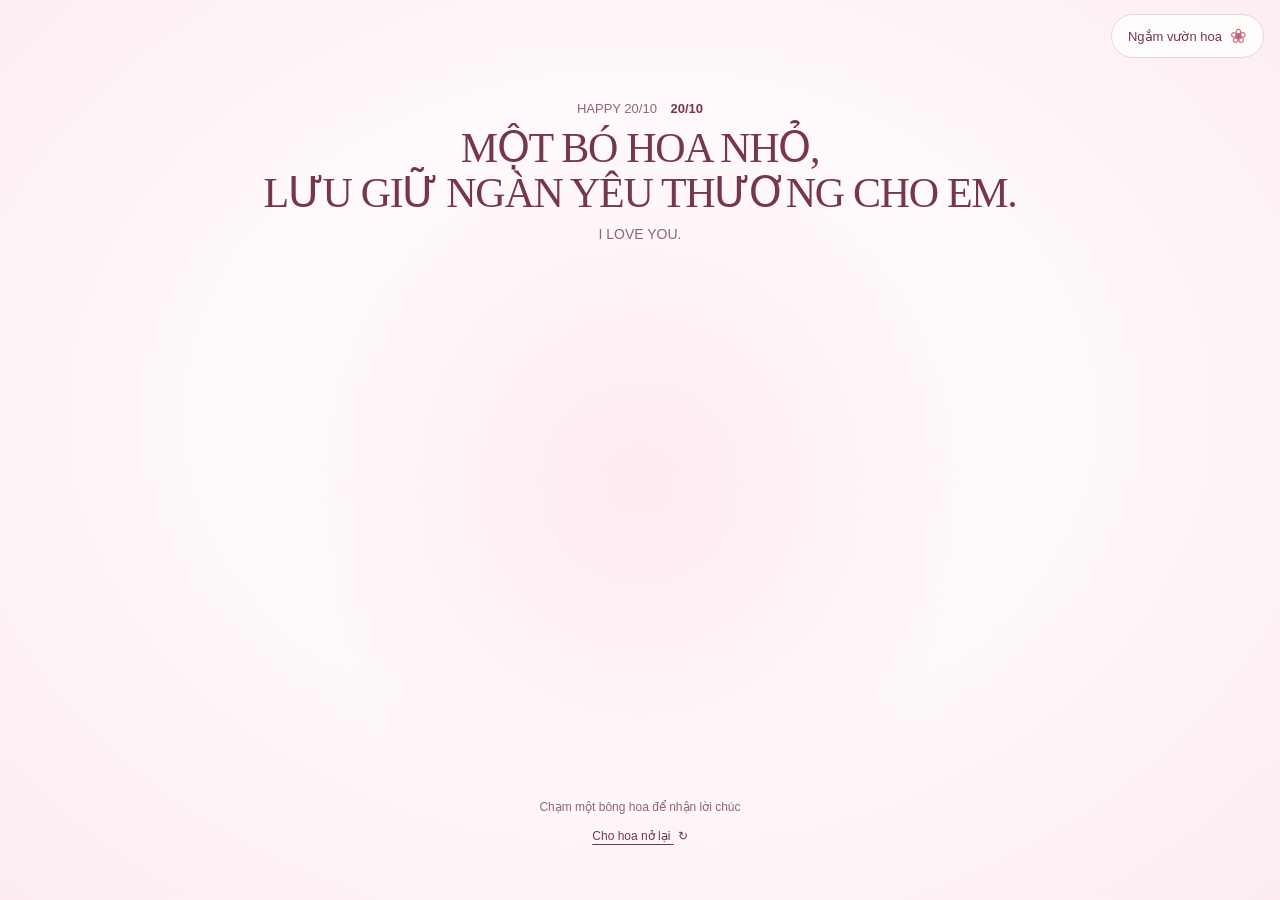
==== index.html @ 9e322a2f "Update index.html" ====
<!DOCTYPE html>
<html lang="vi">
<head>
  <meta charset="UTF-8">
  <meta name="viewport" content="width=device-width, initial-scale=1.0">
  <meta name="theme-color" content="#fff8fa">
  <meta name="description" content="CHÚC VỢ YÊU 20/10 HẠNH PHÚC">
  <title>HOA TẶNG VỢ</title>
  <link rel="stylesheet" href="./style.css">
  <script src="./script.js" defer></script>
  <script src="./card.js" defer></script>
  <script src="./album.js" defer></script>
</head>
<body>
  <main>
    <a class="garden-link" href="./garden.html">Ngắm vườn hoa <span aria-hidden="true">❀</span></a>
    <canvas id="ambientPetalsCanvas" aria-hidden="true"></canvas>
    <header class="greeting">
      <p class="occasion">HAPPY 20/10 <span>20/10</span></p>
      <h1>MỘT BÓ HOA NHỎ,<br>LƯU GIỮ NGÀN YÊU THƯƠNG CHO EM.</h1>
      <p class="greeting-caption">I LOVE YOU.</p>
    </header>

    <div class="gift-layout">
      <section class="scene-column" aria-label="HOA VÀ LỜI CHÚC 20/10 FOR YOU">


        <div class="gift-visuals">
          <div class="bouquet-composition">
            <div id="bouquetStageWrapper" role="button" tabindex="0"
              aria-label="Bó hoa hồng. Nhấn Enter để nhận lời chúc; dùng phím mũi tên để chọn bông hoa."
              aria-describedby="bouquetHint">
              <canvas id="bouquetCanvas" aria-hidden="true"></canvas>
            </div>
            <button class="envelope-button" id="openCard" type="button" aria-haspopup="dialog" aria-controls="greetingCard" aria-expanded="false" hidden>
              <span class="envelope" aria-hidden="true"><span class="envelope-letter">Gửi bạn</span><span class="envelope-seal">♡</span></span>
              <span class="envelope-caption">Có một tấm thiệp cho bé</span>
              <span class="envelope-action">Mở thiệp</span>
            </button>
          </div>

        </div>

        <footer class="scene-footer">
          <p id="bouquetHint" class="bouquet-hint">Chạm một bông hoa để nhận lời chúc</p>
          <p id="roseWish" class="rose-wish" role="status" aria-live="polite" aria-atomic="true"></p>
          <button class="text-button" id="replayBloom" type="button">Cho hoa nở lại <span aria-hidden="true">↻</span></button>
        </footer>
      </section>

      <dialog id="greetingCard" class="card-dialog" aria-labelledby="cardTitle">
        <div class="letter-paper">
          <button class="close-button" id="closeCard" type="button" aria-label="Đóng thiệp">×</button>
          <div id="cardReading">
            <div class="letter-date" aria-label="Ngày 20 tháng 10"><span>20</span><span class="date-stem" aria-hidden="true"></span><span>10</span></div>
            <p class="letter-recipient">Gửi <span id="cardRecipient">bạn</span>,</p>
            <h2 id="cardTitle">Chúc em một ngày<br>thật nhiều yêu thương.</h2>
            <div class="letter-flower" aria-hidden="true">❀</div>
            <p id="cardMessage" class="letter-message"></p>
            <div class="letter-signoff"><p>Với thật nhiều thương mến,</p><p id="cardSender" class="letter-signature"></p></div>
            <div class="letter-fold" aria-hidden="true"></div>
            <div class="letter-actions"><button id="viewAlbum" class="text-button" type="button" aria-controls="memoryAlbum">Xem album kỷ niệm <span aria-hidden="true">♡</span></button><button id="editCard" class="text-button" type="button">Viết lời chúc riêng <span aria-hidden="true">✎</span></button></div>
          </div>
          <form id="cardEditor" hidden>
            <p class="editor-intro">Một tấm thiệp mang lời của bạn.</p>
            <h2 id="editorTitle" class="editor-title">Viết chút yêu thương</h2>
            <label for="recipientInput">Gửi đến</label>
            <input id="recipientInput" name="recipient" maxlength="60" required autocomplete="off">
            <label for="messageInput">Lời chúc 20/10</label>
            <textarea id="messageInput" name="message" rows="7" maxlength="1500" required></textarea>
            <label for="senderInput">Người gửi</label>
            <input id="senderInput" name="sender" maxlength="60" required autocomplete="off">
            <p class="editor-hint">Lời chúc được lưu trên trình duyệt này.</p>
            <div class="editor-actions"><button class="primary-button" type="submit">Lưu lời chúc</button><button class="text-button" id="cancelEdit" type="button">Hủy</button></div>
          </form>
          <p id="cardStatus" class="card-status" role="status" aria-live="polite"></p>
        </div>
      </dialog>
    </div>
    <section id="memoryAlbum" class="memory-album" aria-labelledby="albumTitle" hidden>
      <header class="album-heading">
        <p class="album-note">Một chút kỷ niệm, dành riêng cho bạn</p>
        <h2 id="albumTitle">Những khoảnh khắc thương yêu</h2>
        <button id="toggleAlbum" class="text-button" type="button" aria-expanded="false" aria-controls="albumPhotos">Xòe album <span aria-hidden="true">♡</span></button>
        <button id="editAlbum" class="text-button" type="button" aria-expanded="false" aria-controls="albumPhotos">Thay ảnh <span aria-hidden="true">✎</span></button>
      </header>
      <p id="albumEditHint" class="album-edit-hint" hidden>Chọn ảnh từ thiết bị của bạn, tối đa 20 MB mỗi ảnh. Ảnh được lưu trên trình duyệt này, không tự gửi sang thiết bị khác.</p>
      <p id="albumStatus" class="album-status" role="status" aria-live="polite" aria-atomic="true"></p>
      <div id="albumPhotos" class="album-photos">
        <figure class="portrait-card album-card">
          <div class="portrait-photo"><img src="./assets/portrait-placeholder.webp" alt="Ảnh kỷ niệm thứ nhất của người nhận thiệp" width="768" height="1024" decoding="async"></div>
          <figcaption><span class="portrait-dedication">Một nụ cười rất thương.</span><span class="portrait-date">Những ngày thật vui</span></figcaption>
          <div class="photo-actions" hidden>
            <button class="text-button change-photo" type="button" aria-label="Đổi ảnh thứ nhất">Đổi ảnh</button>
            <button class="text-button reset-photo" type="button" aria-label="Khôi phục ảnh thứ nhất" disabled>Ảnh ban đầu</button>
            <input class="photo-input" type="file" accept="image/*" aria-label="Chọn ảnh thứ nhất" hidden>
          </div>
        </figure>
        <figure class="portrait-card album-card">
          <div class="portrait-photo"><img src="./assets/portrait-placeholder.webp" alt="Ảnh kỷ niệm thứ hai của người nhận thiệp" width="768" height="1024" decoding="async" loading="lazy"></div>
          <figcaption><span class="portrait-dedication">Bình yên từ điều nhỏ.</span><span class="portrait-date">Một khoảnh khắc dịu dàng</span></figcaption>
          <div class="photo-actions" hidden>
            <button class="text-button change-photo" type="button" aria-label="Đổi ảnh thứ hai">Đổi ảnh</button>
            <button class="text-button reset-photo" type="button" aria-label="Khôi phục ảnh thứ hai" disabled>Ảnh ban đầu</button>
            <input class="photo-input" type="file" accept="image/*" aria-label="Chọn ảnh thứ hai" hidden>
          </div>
        </figure>
        <figure class="portrait-card album-card">
          <div class="portrait-photo"><img src="./assets/portrait-placeholder.webp" alt="Ảnh kỷ niệm thứ ba của người nhận thiệp" width="768" height="1024" decoding="async" loading="lazy"></div>
          <figcaption><span class="portrait-dedication">Mong bạn luôn rạng rỡ.</span><span class="portrait-date">Hôm nay và cả mai sau</span></figcaption>
          <div class="photo-actions" hidden>
            <button class="text-button change-photo" type="button" aria-label="Đổi ảnh thứ ba">Đổi ảnh</button>
            <button class="text-button reset-photo" type="button" aria-label="Khôi phục ảnh thứ ba" disabled>Ảnh ban đầu</button>
            <input class="photo-input" type="file" accept="image/*" aria-label="Chọn ảnh thứ ba" hidden>
          </div>
        </figure>
      </div>
      <p class="album-footnote">Có những điều nhỏ, nhớ lại vẫn thấy vui.</p>
    </section>
    <noscript><p class="noscript-message">Bật JavaScript để ngắm hoa nở và mở thiệp 20/10 nhé.</p></noscript>
  </main>
</body>
</html>
---- style.css ----
:root {
  --paper: #fffdfb;
  --blush: #fff8fa;
  --rose: #c7637d;
  --ink: #76364d;
  --muted: #916674;
  --line: #ecd3db;
  --bouquet-size: clamp(210px, calc(100dvh - 300px), 560px);
  color: var(--ink);
  font-family: "Segoe UI", Arial, sans-serif;
  font-synthesis: none;
}
* { box-sizing: border-box; }
[hidden] { display: none !important; }
html, body { margin: 0; min-width: 320px; min-height: 100%; }
body {
  background: radial-gradient(ellipse at 50% 46%, #fffdfd 0%, #fff9fa 47%, #fcecf1 100%);
  -webkit-tap-highlight-color: transparent;
}
button, input, textarea { font: inherit; }
button { color: inherit; cursor: pointer; touch-action: manipulation; }
button:focus-visible, a:focus-visible, [tabindex]:focus-visible, input:focus-visible, textarea:focus-visible {
  outline: 2px solid var(--ink); outline-offset: 5px;
}
main {
  min-height: 100vh; min-height: 100dvh;
  display: grid; align-content: center;
  position: relative; isolation: isolate;
  padding: max(72px, calc(env(safe-area-inset-top) + 64px)) clamp(16px, 3vw, 48px) max(16px, env(safe-area-inset-bottom));
}
.garden-link {
  position: absolute; top: max(14px, env(safe-area-inset-top));
  right: max(16px, env(safe-area-inset-right)); z-index: 4;
  display: inline-flex; align-items: center; gap: 8px;
  min-height: 44px; padding: 10px 16px; border: 1px solid var(--line); border-radius: 24px;
  background: var(--paper); color: var(--ink); font-size: 13px; text-decoration: none;
}
.garden-link:hover { background: #fae7ef; }
.garden-link span { color: var(--rose); font-size: 20px; line-height: 1; }
.gift-layout {
  width: min(100%, 1040px); margin-inline: auto;
  display: grid; grid-template-columns: minmax(0, 1fr); align-items: start;
  gap: 32px clamp(28px, 4vw, 60px);
}
.scene-column { min-width: 0; display: flex; flex-direction: column; align-items: center; }
.gift-visuals {
  width: 100%; margin: 4px auto 0; display: grid; place-items: center;
}
.portrait-card {
  position: relative; min-width: 0; width: 100%; max-width: 275px;
  justify-self: center; margin: 0; padding: 10px 10px 0;
  background: var(--paper); border: 1px solid #ecd3db99;
  box-shadow: 0 14px 40px #76364d10, 0 2px 7px #76364d08;
  transform-origin: top left;
}
.portrait-photo { overflow: hidden; aspect-ratio: 3 / 4; background: #f3e4e5; }
.portrait-photo img { display: block; width: 100%; height: 100%; object-fit: cover; object-position: center; }
.portrait-card figcaption { padding: 19px 6px 20px; text-align: center; }
.portrait-dedication { display: block; font: italic clamp(16px, 1.6vw, 21px)/1.45 "Palatino Linotype", Georgia, serif; text-wrap: pretty; }
.portrait-date { display: block; color: var(--muted); margin-top: 11px; font-size: 10px; line-height: 1.6; }
main::before {
  content: ''; position: absolute; left: 50%; top: 52%; z-index: -1;
  width: min(90vw, 700px); aspect-ratio: 1;
  transform: translate(-50%, -50%); border-radius: 50%;
  background: radial-gradient(circle, rgba(252, 210, 223, .45), rgba(254, 235, 242, .16) 57%, transparent 73%);
  filter: blur(26px); pointer-events: none;
}
.greeting { width: fit-content; max-width: 100%; margin: 0 auto 8px; transform-origin: top left; position: relative; z-index: 1; text-align: center; }
.occasion { margin: 0 0 10px; font-size: 13px; color: var(--muted); }
.occasion span { margin-left: 10px; color: var(--ink); font-weight: 600; }
h1, h2, .letter-recipient { font-family: "Palatino Linotype", "Book Antiqua", Palatino, Georgia, serif; font-weight: 400; }
h1 { margin: 0; font-size: clamp(28px, 3.4vw, 42px); line-height: 1.08; letter-spacing: -1.3px; }
.greeting-caption { font-size: 14px; color: var(--muted); margin: 10px 0 0; }
.bouquet-composition {
  position: relative; min-width: 0; margin: -12px auto -8px;
  width: min(100%, var(--bouquet-size));
  transform-origin: top left;
}
#bouquetStageWrapper {
  position: relative; width: 100%; aspect-ratio: 1; border-radius: 45%;
  cursor: pointer; touch-action: manipulation;
  animation: bouquet-entrance 1.15s cubic-bezier(.16, 1, .3, 1) both;
}
#bouquetCanvas { width: 100%; height: 100%; display: block; }
.envelope-button {
  position: absolute; right: 8px; top: 66%; width: clamp(126px, 29%, 164px);
  padding: 0; border: 0; background: transparent; text-align: center;
  transform: rotate(-7deg); animation: envelope-arrival .8s cubic-bezier(.2,.8,.2,1) both;
}
.envelope {
  position: relative; display: block; width: 106px; height: 72px; margin: 0 auto 12px;
  background: #f5d9e2; border: 1px solid #e3b5c4; border-radius: 2px 2px 5px 5px;
  box-shadow: 0 8px 18px #76364d18;
}
.envelope::before {
  content: ''; position: absolute; inset: 0; z-index: 2;
  background: linear-gradient(32deg, #f9e6ec 49%, transparent 50%) left / 51% 100% no-repeat,
              linear-gradient(-32deg, #f5dfe7 49%, transparent 50%) right / 51% 100% no-repeat;
  border-radius: inherit;
}
.envelope::after {
  content: ''; position: absolute; inset: -1px -1px 0; z-index: 3;
  background: #fcebf0; clip-path: polygon(0 0, 100% 0, 50% 61%);
  transform-origin: top; transition: transform .4s ease;
}
.envelope-letter {
  position: absolute; inset: -11px 9px 9px; padding: 12px 0 0;
  background: var(--paper); border: 1px solid var(--line);
  font-family: Georgia, serif; font-style: italic; font-size: 13px;
  transition: transform .4s ease;
}
.envelope-seal {
  position: absolute; left: calc(50% - 12px); top: 28px; z-index: 4;
  width: 24px; height: 24px; border-radius: 50%; background: #b85575;
  color: #fff6f8; font: 19px/24px Georgia, serif; box-shadow: 0 2px 3px #76364d22;
}
.envelope-caption, .envelope-action { display: block; font-size: 11px; line-height: 1.5; }
.envelope-caption { color: var(--muted); }
.envelope-action { font-size: 13px; text-decoration: underline; text-underline-offset: 4px; margin-top: 3px; }
@media (hover: hover) {
  .envelope-button:hover .envelope-letter { transform: translateY(-7px); }
  .envelope-button:hover .envelope::after { transform: rotateX(35deg); }
}
.scene-footer { transform-origin: top left; width: min(100%, 540px); margin-top: 6px; text-align: center; position: relative; z-index: 1; }
.bouquet-hint { font-size: 12px; color: var(--muted); margin: 0; }
.rose-wish { font: italic 17px/1.6 Georgia, serif; margin: 6px auto 2px; max-width: 440px; min-height: 54px; text-wrap: pretty; }
.rose-wish:empty { min-height: 0; margin: 0; }
.rose-wish.is-new { animation: wish-arrival .4s ease both; }
.text-button { border: 0; background: transparent; padding: 12px 8px; font-size: 12px; text-decoration: underline; text-underline-offset: 4px; }
.text-button span { display: inline-block; margin-left: 4px; text-decoration: none; }
#replayBloom { margin-top: 3px; }
#ambientPetalsCanvas { position: fixed; inset: 0; width: 100%; height: 100%; display: block; pointer-events: none; z-index: 2; }
.card-dialog {
  position: relative; z-index: 3; inset: auto; justify-self: center; align-self: start;
  width: min(100%, 620px); min-width: 0; max-width: none; max-height: none; margin: 0;
  padding: 0; border: 0; border-radius: 5px; color: var(--ink);
  background: var(--paper); box-shadow: 0 20px 70px #76364d14, 0 2px 8px #76364d0d;
  overflow: visible; scroll-margin-block: 24px;
}
.card-dialog[open] { animation: letter-open .45s .4s cubic-bezier(.16,1,.3,1) both; }
.letter-paper { position: relative; padding: 18px 30px 10px; background: linear-gradient(90deg, transparent 49.7%, #eedde33b 50%, transparent 50.3%), var(--paper); }
.letter-paper::before { content: ''; position: absolute; inset: 10px; border: 1px solid #ecd3db99; border-radius: 2px; pointer-events: none; }
.close-button { position: absolute; right: 15px; top: 14px; z-index: 1; width: 36px; height: 36px; background: transparent; border: 0; border-radius: 50%; font-size: 25px; font-weight: 300; }
.close-button:hover { background: #f9eaf0; }
.letter-date { display: flex; align-items: center; justify-content: center; gap: 13px; font: 28px/1.1 Georgia, serif; color: var(--rose); margin: 0 0 10px; }
.date-stem { width: 1px; height: 32px; background: var(--line); transform: rotate(25deg); }
.letter-recipient { margin: 0 0 10px; font-size: 19px; overflow-wrap: anywhere; }
#cardTitle { margin: 0; font-size: 31px; line-height: 1.2; letter-spacing: -.6px; }
.letter-flower { text-align: center; font: 29px/1 Georgia, serif; color: var(--rose); margin: 6px 0 8px; }
.letter-message { white-space: pre-wrap; overflow-wrap: anywhere; font-size: 14px; line-height: 1.65; margin: 0; }
.message-paragraph { display: block; }
.message-paragraph + .message-paragraph { margin-top: 12px; }
.letter-signoff { margin-top: 10px; text-align: right; }
.letter-signoff > p:first-child { margin: 0 0 3px; font-size: 12px; color: var(--muted); }
.letter-signature { font: italic 23px/1.4 "Palatino Linotype", Georgia, serif; margin: 0; overflow-wrap: anywhere; }
.letter-fold { height: 1px; margin: 8px -30px 2px; background: #ecd3db77; box-shadow: 0 1px 2px #76364d08; }
.letter-actions { text-align: center; }
.letter-actions .text-button { padding-block: 8px; }
.card-status { font-size: 12px; color: var(--muted); text-align: center; margin: 0; line-height: 1.6; }
.card-status:not(:empty) { padding: 8px 0; }
.editor-intro { margin: 10px 0; font-size: 12px; color: var(--muted); }
.editor-title { font-size: 27px; line-height: 1.2; margin: 0 0 26px; }
#cardEditor label { display: block; font-size: 13px; margin: 18px 0 8px; }
#cardEditor input, #cardEditor textarea { width: 100%; border: 1px solid #dcb8c5; border-radius: 5px; background: #fff9fb; color: var(--ink); padding: 11px 12px; font-size: 14px; line-height: 1.6; }
#cardEditor textarea { resize: vertical; min-height: 150px; }
.editor-hint { font-size: 11px; color: var(--muted); line-height: 1.7; margin-top: 14px; }
.editor-actions { display: flex; align-items: center; gap: 16px; margin: 20px 0 10px; }
.primary-button { border: 1px solid var(--ink); border-radius: 5px; padding: 12px 20px; font-size: 13px; background: var(--ink); color: var(--paper); }
.noscript-message { text-align: center; font-size: 14px; }
/* The album is a second chapter, revealed only after the letter is opened. */
.memory-album {
  position: relative; z-index: 3; width: min(100%, 850px); min-width: 0;
  margin: clamp(32px, 4vw, 54px) auto 8px; text-align: center; scroll-margin-top: 32px;
  opacity: 0; transform: translateY(24px);
  transition: opacity .8s ease, transform .8s cubic-bezier(.2,.8,.2,1);
}
.memory-album.is-revealed { opacity: 1; transform: none; }
.album-heading { margin-bottom: 26px; }
.album-note { color: var(--muted); font-size: 12px; line-height: 1.7; margin: 0 0 12px; }
#albumTitle { font-size: clamp(26px, 3vw, 34px); line-height: 1.25; margin: 0 0 8px; letter-spacing: -.5px; }
.album-photos { display: grid; grid-template-columns: minmax(0, 1fr); gap: 28px; padding: 18px 18px 14px; }
.album-card { grid-area: 1 / 1; width: min(100%, 230px); max-width: none; transform-origin: center; }
.album-card:nth-child(1) { z-index: 3; transform: rotate(-3deg); }
.album-card:nth-child(2) { z-index: 2; transform: translate(12px, -6px) rotate(7deg); }
.album-card:nth-child(3) { z-index: 1; transform: translate(-12px, -10px) rotate(-9deg); }
.album-card .portrait-dedication { font-size: 17px; }
.album-card figcaption { padding: 16px 4px 18px; }
.album-card .portrait-date { margin-top: 8px; }
.album-edit-hint, .album-status { max-width: 520px; margin: 0 auto 16px; color: var(--muted); font-size: 12px; line-height: 1.7; }
.album-status:empty { display: none; }
.photo-actions { display: flex; justify-content: center; flex-wrap: wrap; gap: 0 4px; padding: 0 0 8px; }
.photo-actions .text-button { min-height: 44px; padding: 10px 6px; }
.photo-actions button:disabled { opacity: .5; cursor: default; }
.album-card[aria-busy="true"] .portrait-photo { opacity: .65; }
.memory-album.is-spread .album-photos { grid-template-columns: repeat(3, minmax(0, 1fr)); }
.memory-album.is-spread .album-card { grid-area: auto; transform: rotate(var(--photo-angle)); animation: photo-unfold .65s cubic-bezier(.2,.8,.2,1) both; }
.memory-album.is-spread .album-card:nth-child(1) { --photo-angle: -4deg; }
.memory-album.is-spread .album-card:nth-child(2) { --photo-angle: 2deg; animation-delay: .13s; }
.memory-album.is-spread .album-card:nth-child(3) { --photo-angle: -2deg; animation-delay: .26s; }
.album-footnote { margin: 22px 0 0; color: var(--muted); font: italic 15px/1.7 Georgia, serif; }
@keyframes photo-unfold {
  from { opacity: 0; transform: translateY(22px) rotate(0); }
  to { opacity: 1; transform: translateY(0) rotate(var(--photo-angle)); }
}
@media (min-width: 1100px) {
  body.card-open .gift-layout { grid-template-columns: minmax(0, 1fr) minmax(400px, 470px); align-items: center; }
  body.card-open .bouquet-composition { width: min(100%, var(--bouquet-size)); }
  body.card-open .envelope-button { right: 0; width: 126px; }
  body.card-open .envelope { width: 88px; height: 60px; }
  body.card-open .envelope-seal { top: 22px; }
  body.card-open .envelope-caption { font-size: 10px; }
  body.card-open .envelope-action { font-size: 12px; }
  body.card-open .card-dialog { width: 100%; }
}
@media (min-width: 601px) and (max-width: 1099px) {
  body.card-open .bouquet-composition { width: min(100%, var(--bouquet-size)); }
}
@media (max-width: 600px) {
  .occasion { font-size: 12px; margin-bottom: 8px; }
  .greeting { margin-bottom: 6px; }
  .greeting-caption { font-size: 12px; margin-top: 8px; }
  .gift-visuals { margin-top: 2px; }
  .bouquet-composition { margin-top: 0; margin-bottom: 4px; width: min(100%, var(--bouquet-size)); }
  .envelope-button { right: 6px; top: 68%; width: 130px; }
  .envelope { width: 88px; height: 60px; margin-bottom: 9px; }
  .envelope-seal { top: 22px; }
  .envelope-caption { font-size: 10px; }
  .envelope-action { font-size: 12px; }
  .rose-wish { font-size: 16px; padding: 0 10px; }
  .letter-paper { padding: 18px 24px 10px; }
  .letter-fold { margin-left: -24px; margin-right: -24px; }
  #cardTitle { font-size: 29px; }
  .memory-album.is-spread .album-photos { grid-template-columns: minmax(0, 1fr); gap: 32px; }
}
@keyframes bouquet-entrance { from { opacity: 0; transform: translateY(18px) scale(.92); } to { opacity: 1; transform: translateY(0) scale(1); } }
@keyframes envelope-arrival { from { opacity: 0; transform: translateY(14px) rotate(-12deg); } to { opacity: 1; transform: translateY(0) rotate(-7deg); } }
@keyframes letter-open { from { opacity: 0; transform: translateY(16px); } to { opacity: 1; transform: translateY(0); } }
@keyframes wish-arrival { from { opacity: 0; transform: translateY(5px); } to { opacity: 1; transform: translateY(0); } }
@media (prefers-reduced-motion: reduce) {
  *, *::before, *::after { animation: none !important; transition: none !important; scroll-behavior: auto !important; }
}
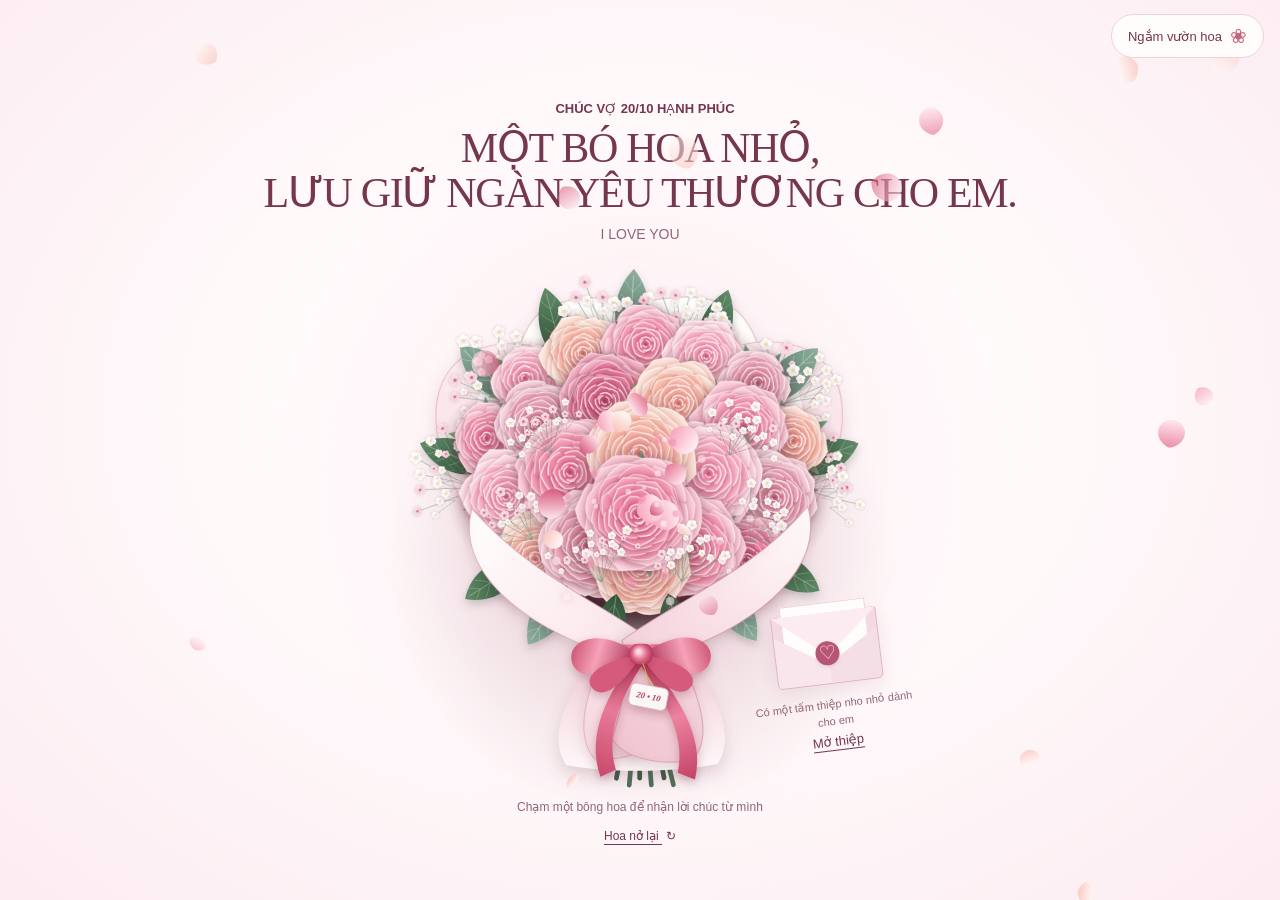
==== commit ba454616: "Update index.html" ====
--- a/index.html
+++ b/index.html
@@ -16,9 +16,9 @@
     <a class="garden-link" href="./garden.html">Ngắm vườn hoa <span aria-hidden="true">❀</span></a>
     <canvas id="ambientPetalsCanvas" aria-hidden="true"></canvas>
     <header class="greeting">
-      <p class="occasion">HAPPY 20/10 <span>20/10</span></p>
+      <p class="occasion"><span>CHÚC VỢ 20/10 HẠNH PHÚC</span></p>
       <h1>MỘT BÓ HOA NHỎ,<br>LƯU GIỮ NGÀN YÊU THƯƠNG CHO EM.</h1>
-      <p class="greeting-caption">I LOVE YOU.</p>
+      <p class="greeting-caption">I LOVE YOU</p>
     </header>
 
     <div class="gift-layout">
@@ -33,8 +33,8 @@
               <canvas id="bouquetCanvas" aria-hidden="true"></canvas>
             </div>
             <button class="envelope-button" id="openCard" type="button" aria-haspopup="dialog" aria-controls="greetingCard" aria-expanded="false" hidden>
-              <span class="envelope" aria-hidden="true"><span class="envelope-letter">Gửi bạn</span><span class="envelope-seal">♡</span></span>
-              <span class="envelope-caption">Có một tấm thiệp cho bé</span>
+              <span class="envelope" aria-hidden="true"><span class="envelope-letter">Gửi em</span><span class="envelope-seal">♡</span></span>
+              <span class="envelope-caption">Có một tấm thiệp nho nhỏ dành cho em</span>
               <span class="envelope-action">Mở thiệp</span>
             </button>
           </div>
@@ -42,9 +42,9 @@
         </div>
 
         <footer class="scene-footer">
-          <p id="bouquetHint" class="bouquet-hint">Chạm một bông hoa để nhận lời chúc</p>
+          <p id="bouquetHint" class="bouquet-hint">Chạm một bông hoa để nhận lời chúc từ mình</p>
           <p id="roseWish" class="rose-wish" role="status" aria-live="polite" aria-atomic="true"></p>
-          <button class="text-button" id="replayBloom" type="button">Cho hoa nở lại <span aria-hidden="true">↻</span></button>
+          <button class="text-button" id="replayBloom" type="button">Hoa nở lại <span aria-hidden="true">↻</span></button>
         </footer>
       </section>
 
@@ -62,7 +62,7 @@
             <div class="letter-actions"><button id="viewAlbum" class="text-button" type="button" aria-controls="memoryAlbum">Xem album kỷ niệm <span aria-hidden="true">♡</span></button><button id="editCard" class="text-button" type="button">Viết lời chúc riêng <span aria-hidden="true">✎</span></button></div>
           </div>
           <form id="cardEditor" hidden>
-            <p class="editor-intro">Một tấm thiệp mang lời của bạn.</p>
+            <p class="editor-intro">Một tấm thiệp mang lời của mình</p>
             <h2 id="editorTitle" class="editor-title">Viết chút yêu thương</h2>
             <label for="recipientInput">Gửi đến</label>
             <input id="recipientInput" name="recipient" maxlength="60" required autocomplete="off">
@@ -107,7 +107,7 @@
         </figure>
         <figure class="portrait-card album-card">
           <div class="portrait-photo"><img src="./assets/portrait-placeholder.webp" alt="Ảnh kỷ niệm thứ ba của người nhận thiệp" width="768" height="1024" decoding="async" loading="lazy"></div>
-          <figcaption><span class="portrait-dedication">Mong bạn luôn rạng rỡ.</span><span class="portrait-date">Hôm nay và cả mai sau</span></figcaption>
+          <figcaption><span class="portrait-dedication">Mong em luôn rạng rỡ.</span><span class="portrait-date">Hôm nay và cả mai sau</span></figcaption>
           <div class="photo-actions" hidden>
             <button class="text-button change-photo" type="button" aria-label="Đổi ảnh thứ ba">Đổi ảnh</button>
             <button class="text-button reset-photo" type="button" aria-label="Khôi phục ảnh thứ ba" disabled>Ảnh ban đầu</button>
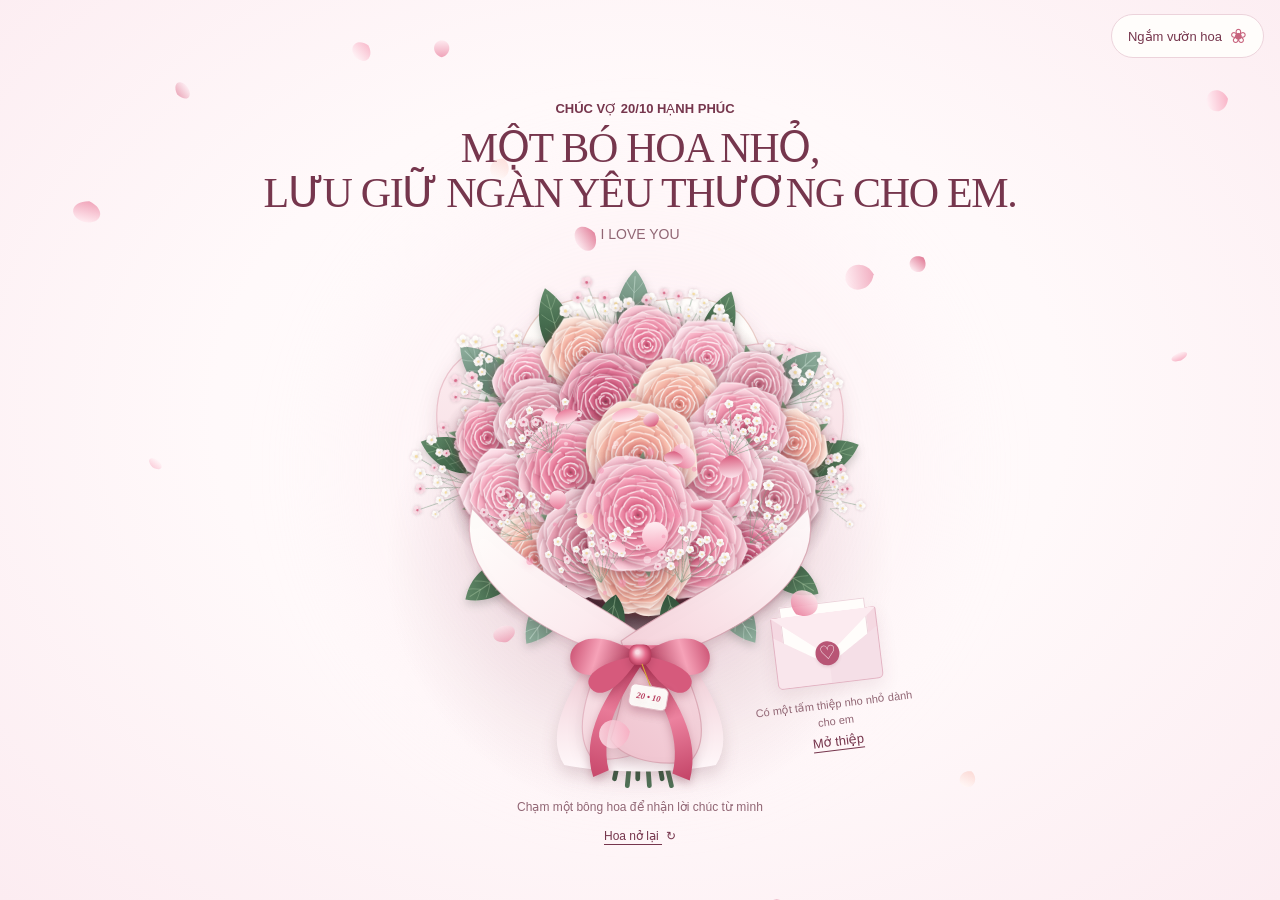
==== commit 9da867d1: "Update index.html" ====
--- a/index.html
+++ b/index.html
@@ -62,15 +62,6 @@
             <div class="letter-actions"><button id="viewAlbum" class="text-button" type="button" aria-controls="memoryAlbum">Xem album kỷ niệm <span aria-hidden="true">♡</span></button><button id="editCard" class="text-button" type="button">Viết lời chúc riêng <span aria-hidden="true">✎</span></button></div>
           </div>
           <form id="cardEditor" hidden>
-            <p class="editor-intro">Một tấm thiệp mang lời của mình</p>
-            <h2 id="editorTitle" class="editor-title">Viết chút yêu thương</h2>
-            <label for="recipientInput">Gửi đến</label>
-            <input id="recipientInput" name="recipient" maxlength="60" required autocomplete="off">
-            <label for="messageInput">Lời chúc 20/10</label>
-            <textarea id="messageInput" name="message" rows="7" maxlength="1500" required></textarea>
-            <label for="senderInput">Người gửi</label>
-            <input id="senderInput" name="sender" maxlength="60" required autocomplete="off">
-            <p class="editor-hint">Lời chúc được lưu trên trình duyệt này.</p>
             <div class="editor-actions"><button class="primary-button" type="submit">Lưu lời chúc</button><button class="text-button" id="cancelEdit" type="button">Hủy</button></div>
           </form>
           <p id="cardStatus" class="card-status" role="status" aria-live="polite"></p>
@@ -79,22 +70,15 @@
     </div>
     <section id="memoryAlbum" class="memory-album" aria-labelledby="albumTitle" hidden>
       <header class="album-heading">
-        <p class="album-note">Một chút kỷ niệm, dành riêng cho bạn</p>
-        <h2 id="albumTitle">Những khoảnh khắc thương yêu</h2>
+        <p class="album-note">Một chút kỷ niệm dành cho em</p>
+        <h2 id="albumTitle">Cute thíaaaa</h2>
         <button id="toggleAlbum" class="text-button" type="button" aria-expanded="false" aria-controls="albumPhotos">Xòe album <span aria-hidden="true">♡</span></button>
         <button id="editAlbum" class="text-button" type="button" aria-expanded="false" aria-controls="albumPhotos">Thay ảnh <span aria-hidden="true">✎</span></button>
       </header>
-      <p id="albumEditHint" class="album-edit-hint" hidden>Chọn ảnh từ thiết bị của bạn, tối đa 20 MB mỗi ảnh. Ảnh được lưu trên trình duyệt này, không tự gửi sang thiết bị khác.</p>
-      <p id="albumStatus" class="album-status" role="status" aria-live="polite" aria-atomic="true"></p>
       <div id="albumPhotos" class="album-photos">
         <figure class="portrait-card album-card">
           <div class="portrait-photo"><img src="./assets/portrait-placeholder.webp" alt="Ảnh kỷ niệm thứ nhất của người nhận thiệp" width="768" height="1024" decoding="async"></div>
-          <figcaption><span class="portrait-dedication">Một nụ cười rất thương.</span><span class="portrait-date">Những ngày thật vui</span></figcaption>
-          <div class="photo-actions" hidden>
-            <button class="text-button change-photo" type="button" aria-label="Đổi ảnh thứ nhất">Đổi ảnh</button>
-            <button class="text-button reset-photo" type="button" aria-label="Khôi phục ảnh thứ nhất" disabled>Ảnh ban đầu</button>
-            <input class="photo-input" type="file" accept="image/*" aria-label="Chọn ảnh thứ nhất" hidden>
-          </div>
+          <figcaption><span class="portrait-dedication">Cười xinhhhh.</span><span class="portrait-date">so beautiful</span></figcaption>
         </figure>
         <figure class="portrait-card album-card">
           <div class="portrait-photo"><img src="./assets/portrait-placeholder.webp" alt="Ảnh kỷ niệm thứ hai của người nhận thiệp" width="768" height="1024" decoding="async" loading="lazy"></div>
@@ -115,9 +99,8 @@
           </div>
         </figure>
       </div>
-      <p class="album-footnote">Có những điều nhỏ, nhớ lại vẫn thấy vui.</p>
     </section>
-    <noscript><p class="noscript-message">Bật JavaScript để ngắm hoa nở và mở thiệp 20/10 nhé.</p></noscript>
+    <noscript><p class="noscript-message">ngắm hoa nở và mở thiệp 20/10 nhé.</p></noscript>
   </main>
 </body>
 </html>
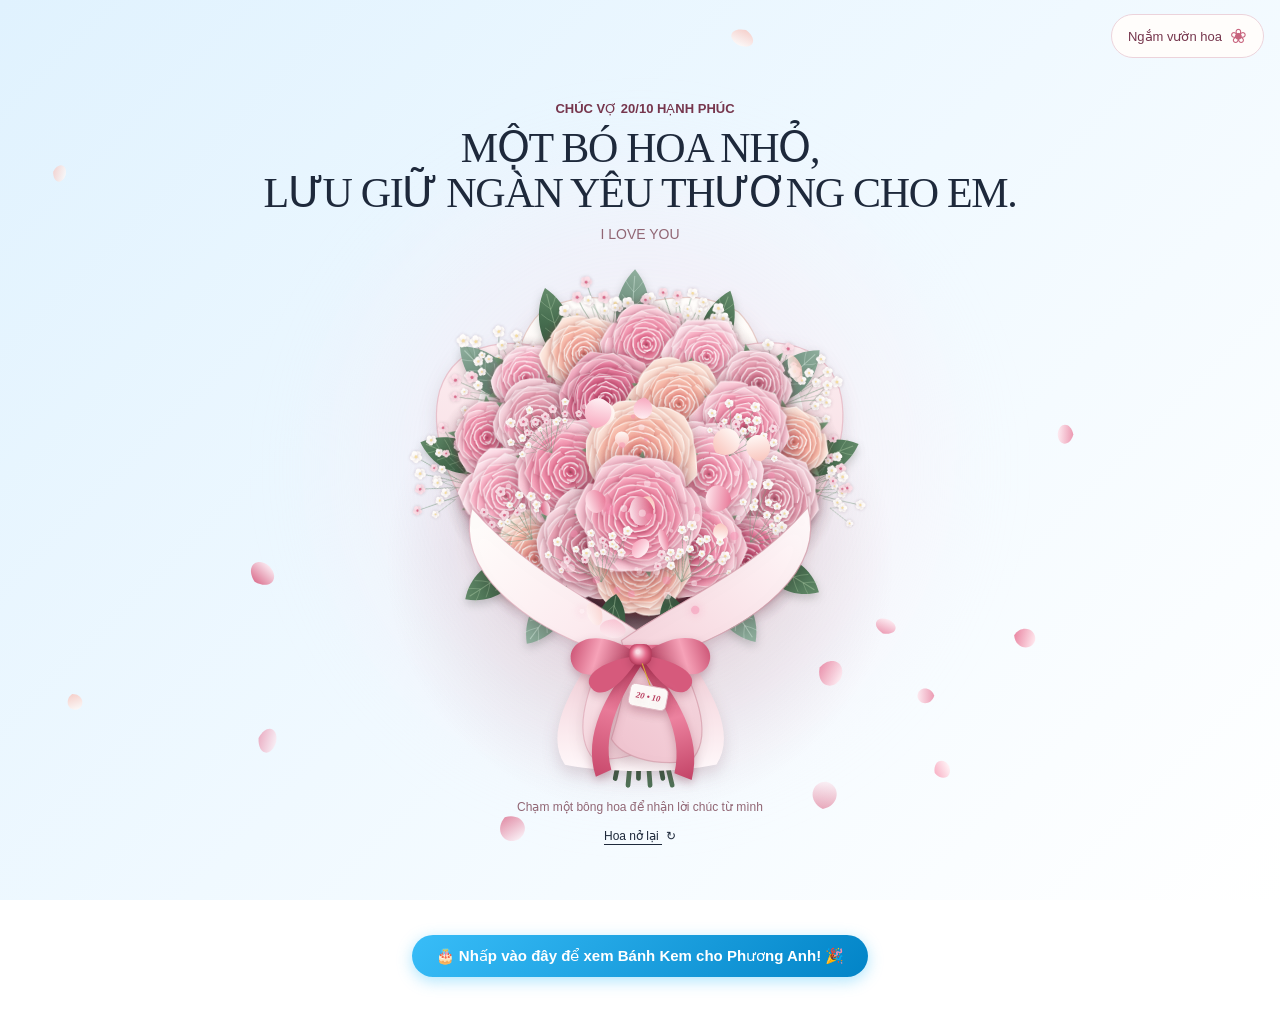
==== commit f61c1fac: "Update index.html" ====
--- a/index.html
+++ b/index.html
@@ -4,7 +4,7 @@
   <meta charset="UTF-8">
   <meta name="viewport" content="width=device-width, initial-scale=1.0">
   <meta name="theme-color" content="#fff8fa">
-  <meta name="description" content="CHÚC VỢ YÊU 20/10 HẠNH PHÚC">
+  <meta name="description" content="CHÚC VỢ YÊU SINH NHẬT VUI Ạ">
   <title>HOA TẶNG VỢ</title>
   <link rel="stylesheet" href="./style.css">
   <script src="./script.js" defer></script>
@@ -101,6 +101,33 @@
       </div>
     </section>
     <noscript><p class="noscript-message">ngắm hoa nở và mở thiệp 20/10 nhé.</p></noscript>
-  </main>
+  
+ </main>
+  <!-- Nút & Modal Bánh Kem Sinh Nhật Muộn -->
+<div style="text-align: center; margin: 20px 0;">
+    <button class="cake-btn-trigger" onclick="openCakeModal()">🎂 Nhấp vào đây để xem Bánh Kem cho Phương Anh! 🎉</button>
+</div>
+
+<div id="cakeModal" class="cake-modal" onclick="closeCakeModal(event)">
+    <div class="cake-box" onclick="event.stopPropagation()">
+        <h2 style="color: #0284c7; margin-top: 0; font-family: 'Noto Serif', serif;">Happy Birthday Phương Anh! 🎂✨</h2>
+        <div style="font-size: 70px; margin: 15px 0;">🎂🎉✨</div>
+        <p style="color: #334155; font-size: 15px; line-height: 1.6;">
+            Chúc em bé <b>Phương Anh</b> tuổi mới luôn tràn ngập niềm vui, học cực giỏi, đạt điểm A môn Toán Cao Cấp và mãi mãi hạnh phúc bên anh nhé! 💙
+        </p>
+        <button class="cake-btn-trigger" style="margin-top: 15px;" onclick="closeCakeModal(null)">Thắp nến & Đóng 🕯️</button>
+    </div>
+</div>
+
+<script>
+function openCakeModal() {
+    document.getElementById('cakeModal').style.display = 'flex';
+}
+function closeCakeModal(e) {
+    if (!e || e.target === document.getElementById('cakeModal') || e.target.tagName === 'BUTTON') {
+        document.getElementById('cakeModal').style.display = 'none';
+    }
+}
+</script>
 </body>
 </html>
--- a/style.css
+++ b/style.css
@@ -239,3 +239,75 @@
 @media (prefers-reduced-motion: reduce) {
   *, *::before, *::after { animation: none !important; transition: none !important; scroll-behavior: auto !important; }
 }
+/* ==========================================
+   TÔNG MÀU XANH DA TRỜI - QUÀ SINH NHẬT PHƯƠNG ANH
+   ========================================== */
+
+/* Nền trang web: Gradient xanh da trời nhạt dịu hòa với màu trắng */
+body {
+    background: linear-gradient(135deg, #e0f2fe 0%, #f0f9ff 50%, #ffffff 100%) !important;
+    background-attachment: fixed !important;
+    color: #1e293b !important;
+}
+
+/* Tone màu cho Phong Bì & Thiệp */
+.envelope, .card-container, .paper {
+    background-color: #ffffff !important;
+    border: 2px solid #7dd3fc !important;
+    box-shadow: 0 10px 25px rgba(56, 189, 248, 0.25) !important;
+}
+
+.envelope-flap {
+    background-color: #bae6fd !important;
+}
+
+/* Nút bấm Bánh Kem Sinh Nhật */
+.cake-btn-trigger {
+    display: inline-block;
+    margin: 15px auto;
+    padding: 12px 24px;
+    background: linear-gradient(135deg, #38bdf8, #0284c7);
+    color: #ffffff !important;
+    font-weight: bold;
+    font-size: 15px;
+    border: none;
+    border-radius: 30px;
+    cursor: pointer;
+    box-shadow: 0 4px 15px rgba(56, 189, 248, 0.4);
+    transition: all 0.3s ease;
+}
+
+.cake-btn-trigger:hover {
+    transform: translateY(-2px) scale(1.05);
+    box-shadow: 0 6px 20px rgba(2, 132, 199, 0.5);
+}
+
+/* Popup Bánh Kem Sinh Nhật Muộn */
+.cake-modal {
+    display: none;
+    position: fixed;
+    top: 0; left: 0;
+    width: 100%; height: 100%;
+    background: rgba(15, 23, 42, 0.6);
+    backdrop-filter: blur(5px);
+    z-index: 9999;
+    justify-content: center;
+    align-items: center;
+}
+
+.cake-box {
+    background: #ffffff;
+    border: 3px solid #7dd3fc;
+    border-radius: 24px;
+    padding: 30px;
+    max-width: 420px;
+    width: 88%;
+    text-align: center;
+    box-shadow: 0 20px 40px rgba(2, 132, 199, 0.3);
+    animation: popUpCake 0.4s cubic-bezier(0.175, 0.885, 0.32, 1.275);
+}
+
+@keyframes popUpCake {
+    from { transform: scale(0.6); opacity: 0; }
+    to { transform: scale(1); opacity: 1; }
+}
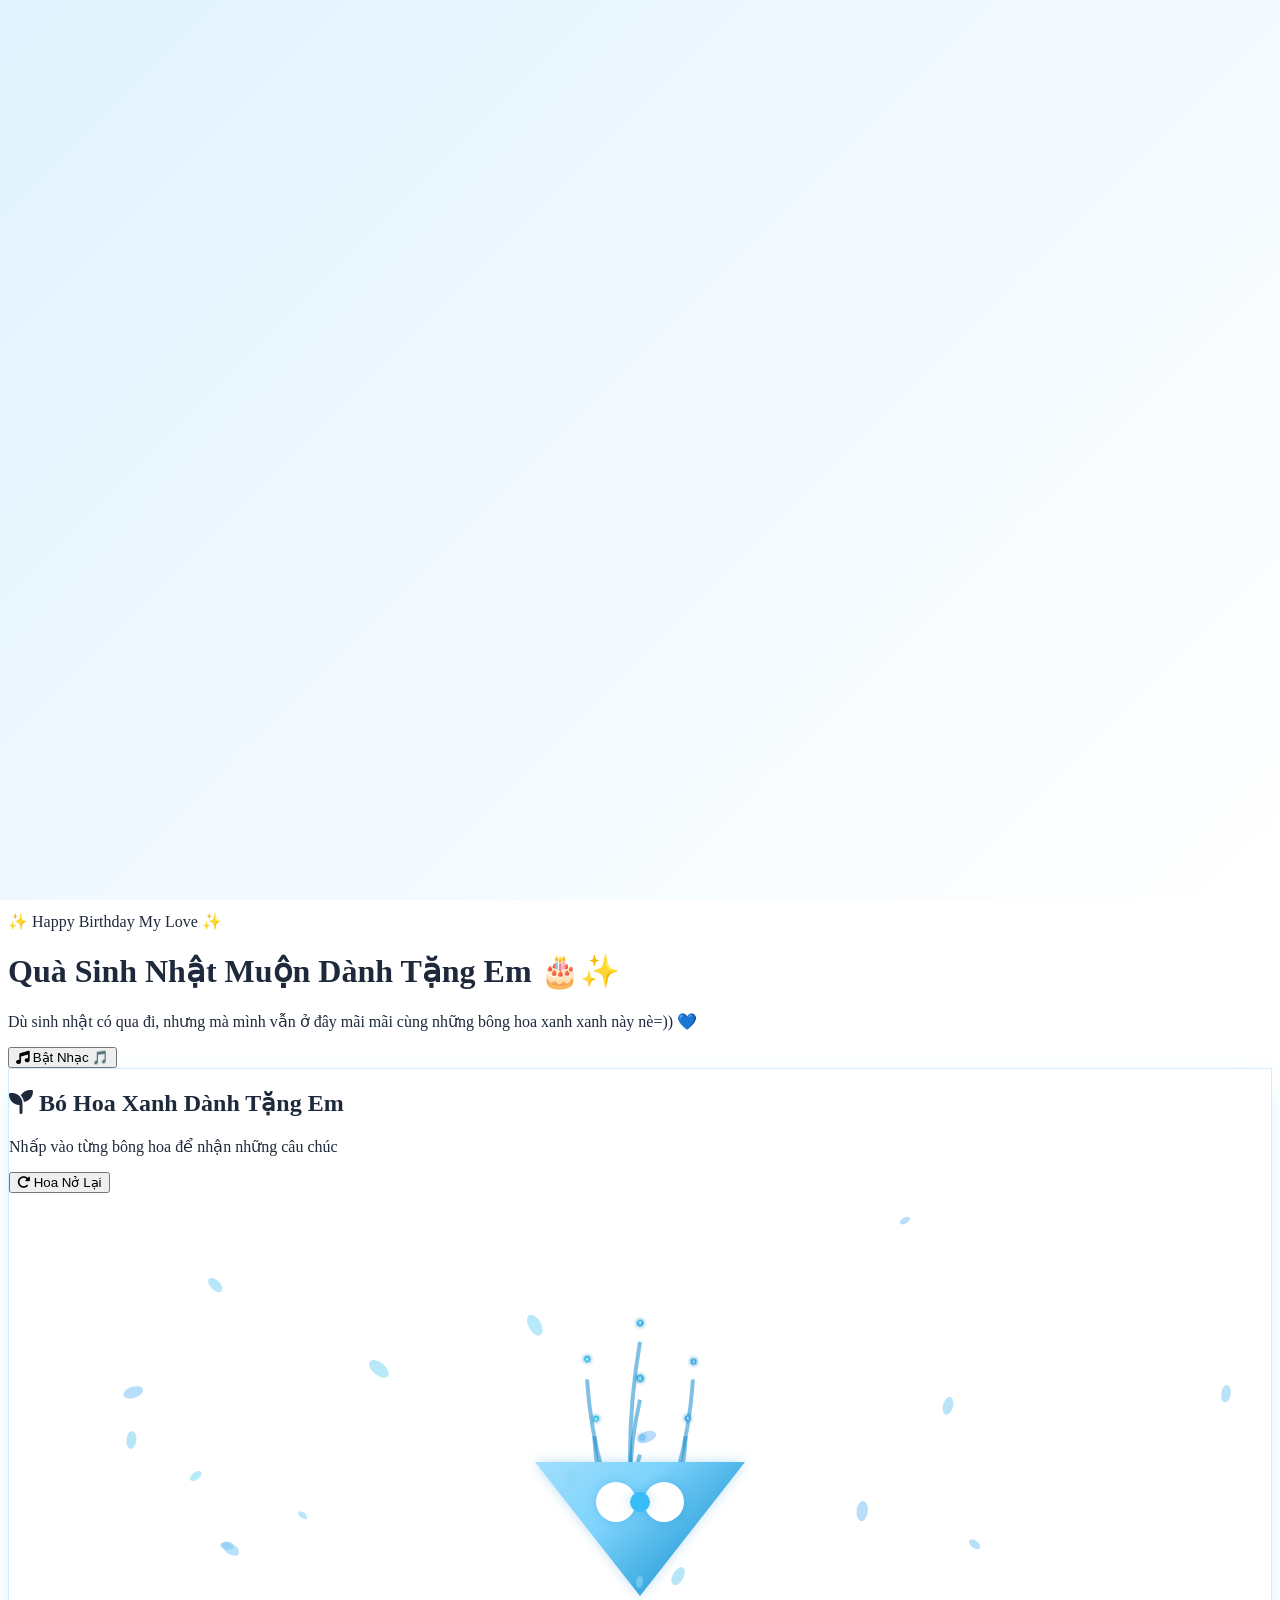
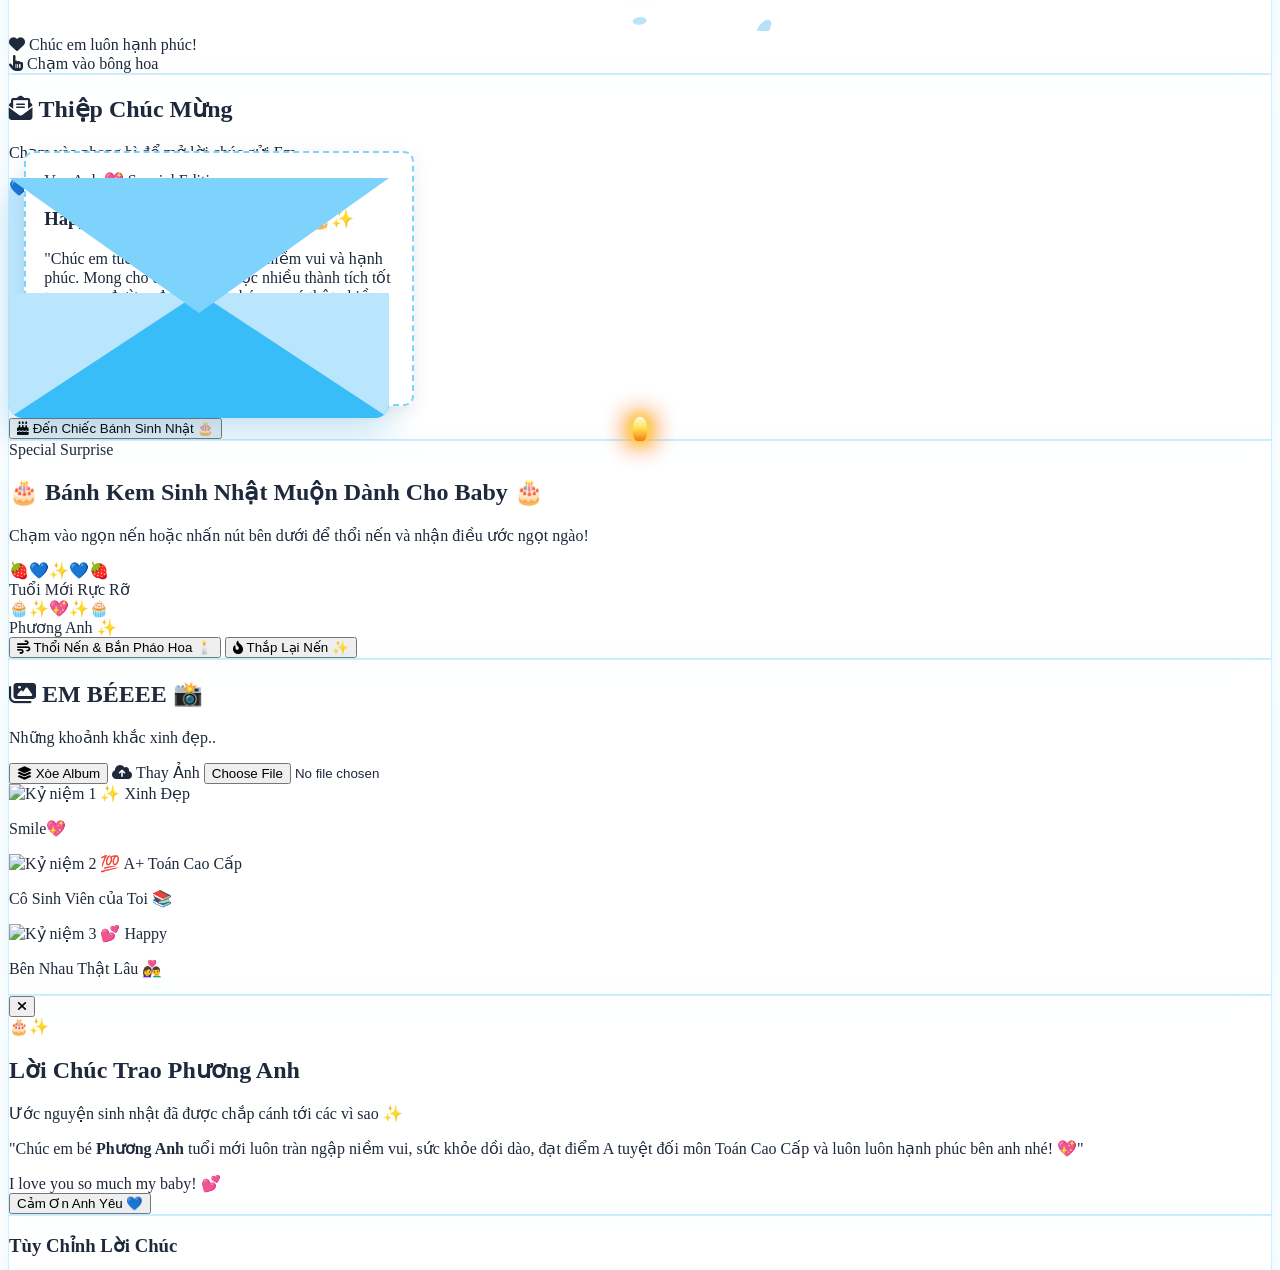
==== commit 41a9b296: "Update index.html" ====
--- a/index.html
+++ b/index.html
@@ -1,133 +1,1128 @@
 <!DOCTYPE html>
 <html lang="vi">
 <head>
-  <meta charset="UTF-8">
-  <meta name="viewport" content="width=device-width, initial-scale=1.0">
-  <meta name="theme-color" content="#fff8fa">
-  <meta name="description" content="CHÚC VỢ YÊU SINH NHẬT VUI Ạ">
-  <title>HOA TẶNG VỢ</title>
-  <link rel="stylesheet" href="./style.css">
-  <script src="./script.js" defer></script>
-  <script src="./card.js" defer></script>
-  <script src="./album.js" defer></script>
+    <meta charset="UTF-8">
+    <meta name="viewport" content="width=device-width, initial-scale=1.0">
+    <title>Quà Sinh Nhật Muộn Dành Tặng Vợ Yêu 🎂✨</title>
+
+    <!-- Tailwind CSS CDN -->
+    <script src="https://cdn.tailwindcss.com"></script>
+    <script>
+        tailwind.config = {
+            theme: {
+                extend: {
+                    colors: {
+                        skyPastel: '#e0f2fe',
+                        skySoft: '#bae6fd',
+                        skyBright: '#38bdf8',
+                        skyDeep: '#0284c7',
+                        skyDark: '#0369a1',
+                        sapphire: '#1e40af',
+                    },
+                    fontFamily: {
+                        serif: ['Noto Serif', 'serif'],
+                        hand: ['Dancing Script', 'cursive'],
+                        sans: ['Montserrat', 'sans-serif'],
+                    }
+                }
+            }
+        }
+    </script>
+
+    <!-- Google Fonts & Font Awesome -->
+    <link rel="preconnect" href="https://fonts.googleapis.com">
+    <link rel="preconnect" href="https://fonts.gstatic.com" crossorigin>
+    <link href="https://fonts.googleapis.com/css2?family=Dancing+Script:wght@600;700&family=Montserrat:wght@400;500;600;700&family=Noto+Serif:ital,wght@0,400;0,600;1,400;1,600&display=swap" rel="stylesheet">
+    <link rel="stylesheet" href="https://cdnjs.cloudflare.com/ajax/libs/font-awesome/6.4.0/css/all.min.css">
+
+    <style>
+        /* Base page styling */
+        body {
+            background: linear-gradient(135deg, #e0f2fe 0%, #f0f9ff 45%, #ffffff 100%);
+            background-attachment: fixed;
+            min-height: 100vh;
+            overflow-x: hidden;
+            color: #1e293b;
+        }
+
+        /* Glassmorphism Cards */
+        .glass-card {
+            background: rgba(255, 255, 255, 0.85);
+            backdrop-filter: blur(14px);
+            -webkit-backdrop-filter: blur(14px);
+            border: 1.5px solid rgba(186, 230, 253, 0.7);
+            box-shadow: 0 12px 32px -6px rgba(56, 189, 248, 0.18);
+        }
+
+        /* Ambient background sparkles */
+        .bg-sparkle {
+            position: absolute;
+            border-radius: 50%;
+            pointer-events: none;
+            animation: floatSparkle 9s infinite linear;
+        }
+
+        @keyframes floatSparkle {
+            0% { transform: translateY(105vh) scale(0); opacity: 0; }
+            50% { opacity: 0.85; }
+            100% { transform: translateY(-10vh) scale(1.3); opacity: 0; }
+        }
+
+        /* 3D Folding Envelope */
+        .envelope-wrapper {
+            perspective: 1000px;
+        }
+
+        .envelope {
+            position: relative;
+            width: 100%;
+            max-width: 380px;
+            height: 240px;
+            background: #bae6fd;
+            border-radius: 14px;
+            box-shadow: 0 16px 36px rgba(2, 132, 199, 0.22);
+            cursor: pointer;
+            transition: transform 0.4s cubic-bezier(0.175, 0.885, 0.32, 1.275);
+        }
+
+        .envelope:hover {
+            transform: translateY(-6px);
+        }
+
+        .envelope-flap {
+            position: absolute;
+            top: 0;
+            left: 0;
+            width: 0;
+            height: 0;
+            border-left: 190px solid transparent;
+            border-right: 190px solid transparent;
+            border-top: 135px solid #7dd3fc;
+            transform-origin: top;
+            transition: transform 0.6s ease-in-out, z-index 0.2s ease;
+            z-index: 4;
+        }
+
+        .envelope.open .envelope-flap {
+            transform: rotateX(180deg);
+            z-index: 1;
+        }
+
+        .envelope-pocket {
+            position: absolute;
+            bottom: 0;
+            left: 0;
+            width: 0;
+            height: 0;
+            border-left: 190px solid #bae6fd;
+            border-right: 190px solid #bae6fd;
+            border-bottom: 125px solid #38bdf8;
+            border-radius: 0 0 14px 14px;
+            z-index: 3;
+        }
+
+        .letter {
+            position: absolute;
+            bottom: 12px;
+            left: 4%;
+            width: 92%;
+            height: 215px;
+            background: #ffffff;
+            border-radius: 10px;
+            padding: 18px;
+            box-shadow: 0 4px 18px rgba(0, 0, 0, 0.08);
+            transition: transform 0.6s ease-in-out, opacity 0.4s ease, height 0.4s ease;
+            z-index: 2;
+            border: 2px dashed #7dd3fc;
+            overflow: hidden;
+        }
+
+        .envelope.open .letter {
+            transform: translateY(-130px) scale(1.04);
+            z-index: 5;
+            height: auto;
+            max-height: 520px;
+            box-shadow: 0 22px 45px rgba(2, 132, 199, 0.28);
+        }
+
+        /* Candle Flame Flicker & Glow */
+        .candle-flame {
+            width: 14px;
+            height: 24px;
+            background: linear-gradient(to bottom, #fffbeb, #fde047, #f97316);
+            border-radius: 50% 50% 35% 35%;
+            position: absolute;
+            top: -24px;
+            left: 50%;
+            transform: translateX(-50%);
+            box-shadow: 0 0 14px #fde047, 0 0 28px #f97316;
+            animation: flameFlicker 0.15s infinite alternate ease-in-out;
+            cursor: pointer;
+        }
+
+        @keyframes flameFlicker {
+            0% { transform: translateX(-50%) scale(1) rotate(-1.5deg); opacity: 0.92; }
+            100% { transform: translateX(-50%) scale(1.15) rotate(1.5deg); opacity: 1; }
+        }
+
+        /* Smoke Particle Animation */
+        .smoke-particle {
+            position: absolute;
+            width: 8px;
+            height: 8px;
+            background: rgba(148, 163, 184, 0.6);
+            border-radius: 50%;
+            pointer-events: none;
+            animation: smokeRise 1.5s ease-out forwards;
+        }
+
+        @keyframes smokeRise {
+            0% { transform: translateY(0) scale(1); opacity: 0.8; }
+            100% { transform: translateY(-40px) scale(3); opacity: 0; }
+        }
+
+        /* Photo Album Fan-out and Stack States */
+        .album-container.stacked .album-card:nth-child(1) { transform: rotate(-2deg) translate(0, 0); z-index: 3; }
+        .album-container.stacked .album-card:nth-child(2) { transform: rotate(3deg) translate(8px, 6px); z-index: 2; }
+        .album-container.stacked .album-card:nth-child(3) { transform: rotate(-4deg) translate(-8px, 12px); z-index: 1; }
+
+        .album-container.fanned .album-card {
+            transform: rotate(0deg) translate(0, 0) !important;
+            z-index: 10 !important;
+        }
+
+        /* Modal Pop-in */
+        .modal-active {
+            display: flex !important;
+            animation: modalPop 0.35s cubic-bezier(0.175, 0.885, 0.32, 1.275) forwards;
+        }
+
+        @keyframes modalPop {
+            from { opacity: 0; transform: scale(0.85); }
+            to { opacity: 1; transform: scale(1); }
+        }
+    </style>
 </head>
-<body>
-  <main>
-    <a class="garden-link" href="./garden.html">Ngắm vườn hoa <span aria-hidden="true">❀</span></a>
-    <canvas id="ambientPetalsCanvas" aria-hidden="true"></canvas>
-    <header class="greeting">
-      <p class="occasion"><span>CHÚC VỢ 20/10 HẠNH PHÚC</span></p>
-      <h1>MỘT BÓ HOA NHỎ,<br>LƯU GIỮ NGÀN YÊU THƯƠNG CHO EM.</h1>
-      <p class="greeting-caption">I LOVE YOU</p>
+<body class="font-sans relative selection:bg-skyBright selection:text-white">
+
+    <!-- Ambient Sparkles -->
+    <div id="sparklesBg" class="fixed inset-0 pointer-events-none z-0 overflow-hidden"></div>
+
+    <!-- Fullscreen Fireworks / Confetti Canvas -->
+    <canvas id="fxCanvas" class="fixed inset-0 pointer-events-none z-50"></canvas>
+
+    <!-- Header Section -->
+    <header class="relative z-10 w-full pt-8 pb-4 px-4 text-center">
+        <div class="max-w-4xl mx-auto space-y-3">
+            <span class="inline-flex items-center gap-1.5 px-4 py-1.5 rounded-full bg-sky-100 text-skyDark text-xs font-semibold tracking-wider uppercase border border-sky-200 shadow-sm animate-bounce">
+                ✨ Happy Birthday My Love ✨
+            </span>
+            <h1 class="font-serif text-3xl md:text-5xl font-bold text-skyDark tracking-tight leading-tight">
+                Quà Sinh Nhật Muộn Dành Tặng <span class="font-hand text-4xl md:text-6xl text-skyBright px-1">Em</span> 🎂✨
+            </h1>
+            <p class="text-slate-600 text-sm md:text-base max-w-xl mx-auto font-medium">
+                Dù sinh nhật có qua đi, nhưng mà mình vẫn ở đây mãi mãi cùng những bông hoa xanh xanh này nè=)) 💙
+            </p>
+
+            <!-- Audio Control Button -->
+            <button id="musicToggleBtn" onclick="toggleAudio()" class="mt-2 inline-flex items-center space-x-2 px-5 py-2.5 rounded-full bg-white text-skyDark text-xs font-semibold shadow-md hover:shadow-lg border border-sky-200 transition-all transform hover:scale-105 active:scale-95">
+                <i id="musicIcon" class="fa-solid fa-music text-skyBright"></i>
+                <span id="musicText">Bật Nhạc 🎵</span>
+            </button>
+        </div>
     </header>
 
-    <div class="gift-layout">
-      <section class="scene-column" aria-label="HOA VÀ LỜI CHÚC 20/10 FOR YOU">
-
-
-        <div class="gift-visuals">
-          <div class="bouquet-composition">
-            <div id="bouquetStageWrapper" role="button" tabindex="0"
-              aria-label="Bó hoa hồng. Nhấn Enter để nhận lời chúc; dùng phím mũi tên để chọn bông hoa."
-              aria-describedby="bouquetHint">
-              <canvas id="bouquetCanvas" aria-hidden="true"></canvas>
+    <!-- Main Content Grid -->
+    <main class="relative z-10 max-w-6xl mx-auto px-4 py-6 space-y-10">
+
+        <!-- SECTION 1: BOTANICAL BLUE ROSE CANVAS BOUQUET & ENVELOPE -->
+        <section class="grid grid-cols-1 lg:grid-cols-12 gap-8 items-start">
+            
+            <!-- LEFT: Botanical Canvas Rose Bouquet (7 Cols) -->
+            <div class="lg:col-span-7 glass-card rounded-3xl p-5 md:p-7 flex flex-col items-center text-center relative overflow-hidden">
+                
+                <div class="w-full flex items-center justify-between mb-3 px-2">
+                    <div class="text-left">
+                        <h2 class="font-serif text-xl font-bold text-skyDark flex items-center gap-2">
+                            <i class="fa-solid fa-seedling text-skyBright"></i> Bó Hoa Xanh Dành Tặng Em
+                        </h2>
+                        <p class="text-xs text-slate-500">Nhấp vào từng bông hoa để nhận những câu chúc</p>
+                    </div>
+                    <button onclick="rebloomBouquet()" class="px-3.5 py-1.5 rounded-xl bg-sky-100 hover:bg-sky-200 text-skyDark text-xs font-semibold border border-sky-200 transition-all flex items-center gap-1.5 shadow-sm active:scale-95">
+                        <i class="fa-solid fa-rotate-right text-skyBright"></i> Hoa Nở Lại
+                    </button>
+                </div>
+
+                <!-- Flower Canvas Wrapper -->
+                <div class="relative w-full aspect-[4/5] max-h-[520px] rounded-2xl bg-gradient-to-b from-sky-50/70 via-white/80 to-sky-100/50 border border-sky-100 shadow-inner flex items-center justify-center overflow-hidden">
+                    <canvas id="gardenCanvas" class="w-full h-full cursor-pointer"></canvas>
+
+                    <!-- Whisper Speech Bubble Toast -->
+                    <div id="whisperToast" class="absolute top-6 left-1/2 -translate-x-1/2 opacity-0 pointer-events-none transition-all duration-500 transform -translate-y-3 bg-white/95 border-2 border-skyBright px-5 py-3 rounded-2xl shadow-xl text-skyDark font-semibold text-xs md:text-sm flex items-center gap-2 max-w-[90%] z-20">
+                        <i class="fa-solid fa-heart text-skyBright animate-bounce"></i>
+                        <span id="whisperText">Chúc em luôn hạnh phúc!</span>
+                    </div>
+
+                    <!-- Canvas Interactive Badge -->
+                    <div class="absolute bottom-3 right-3 bg-white/85 backdrop-blur-sm px-3 py-1 rounded-full border border-sky-200 text-[11px] text-skyDark font-medium shadow-sm pointer-events-none flex items-center gap-1">
+                        <i class="fa-solid fa-hand-pointer text-skyBright animate-pulse"></i> Chạm vào bông hoa
+                    </div>
+                </div>
+
             </div>
-            <button class="envelope-button" id="openCard" type="button" aria-haspopup="dialog" aria-controls="greetingCard" aria-expanded="false" hidden>
-              <span class="envelope" aria-hidden="true"><span class="envelope-letter">Gửi em</span><span class="envelope-seal">♡</span></span>
-              <span class="envelope-caption">Có một tấm thiệp nho nhỏ dành cho em</span>
-              <span class="envelope-action">Mở thiệp</span>
+
+            <!-- RIGHT: Interactive 3D Envelope & Editable Greeting Card (5 Cols) -->
+            <div class="lg:col-span-5 glass-card rounded-3xl p-6 md:p-8 flex flex-col items-center text-center space-y-6">
+                
+                <div class="w-full">
+                    <h2 class="font-serif text-xl font-bold text-skyDark flex items-center justify-center gap-2">
+                        <i class="fa-solid fa-envelope-open-text text-skyBright"></i> Thiệp Chúc Mừng 
+                    </h2>
+                    <p class="text-xs text-slate-500 mt-1">Chạm vào phong bì để mở lời chúc gửi Em</p>
+                </div>
+
+                <!-- 3D Folded Envelope -->
+                <div class="envelope-wrapper w-full flex justify-center py-2">
+                    <div id="interactiveEnvelope" class="envelope" onclick="toggleEnvelope()">
+                        <div class="envelope-flap"></div>
+                        
+                        <!-- Letter Content -->
+                        <div id="letterCard" class="letter flex flex-col justify-between text-left">
+                            <div>
+                                <div class="flex items-center justify-between border-b border-sky-100 pb-2 mb-3">
+                                    <span id="cardRecipient" class="font-hand text-xl font-bold text-skyDark">Van Anh 💖</span>
+                                    <span class="text-[10px] bg-sky-100 text-skyDark px-2 py-0.5 rounded-full font-semibold">Special Edition</span>
+                                </div>
+                                <h3 id="cardTitle" class="font-serif text-xs md:text-sm font-bold text-skyDeep mb-2">Happy Late Birthday, My Baby! 🎂✨</h3>
+                                <p id="cardBody" class="text-xs text-slate-600 leading-relaxed font-serif italic">
+                                    "Chúc em tuổi mới có thật nhiều niềm vui và hạnh phúc. Mong cho em sẽ đạt được nhiều thành tích tốt trong con đường đại học và chúc em có thật nhiều sức khỏe. Mong là chúng mình sẽ đồng hành cùng nhau thật hạnh phúc trong con đường này. Mình yêu em nhiều. I love you so much my baby. 💕"
+                                </p>
+                            </div>
+                            <div class="text-right pt-2 border-t border-sky-100 flex items-center justify-between">
+                                <button onclick="event.stopPropagation(); toggleEditCardModal();" class="text-[11px] text-skyBright hover:underline font-semibold flex items-center gap-1">
+                                    <i class="fa-solid fa-pen-to-square"></i> Sửa Lời Chúc
+                                </button>
+                                <span id="cardSignature" class="font-hand text-base font-bold text-skyBright">Yêu em thật nhiều ❤️</span>
+                            </div>
+                        </div>
+
+                        <div class="envelope-pocket"></div>
+                        <div class="absolute top-1/2 left-1/2 -translate-x-1/2 -translate-y-1/2 z-10 w-12 h-12 bg-white rounded-full border-2 border-skyBright shadow-md flex items-center justify-center text-skyBright font-bold text-lg pointer-events-none">
+                            💙
+                        </div>
+                    </div>
+                </div>
+
+                <!-- Quick Action Trigger for Cake -->
+                <div class="w-full pt-2">
+                    <button onclick="scrollToCakeSection()" class="w-full py-3 px-5 rounded-2xl bg-gradient-to-r from-skyBright via-skyDeep to-skyDark text-white font-bold text-sm shadow-md hover:shadow-sky-300 hover:scale-[1.02] active:scale-98 transition-all flex items-center justify-center gap-2">
+                        <i class="fa-solid fa-cake-candles animate-bounce"></i>
+                        <span>Đến Chiếc Bánh Sinh Nhật 🎂</span>
+                    </button>
+                </div>
+
+            </div>
+
+        </section>
+
+        <!-- SECTION 2: PROMINENT INTERACTIVE BIRTHDAY CAKE SECTION ("Bánh Kem Sinh Nhật Muộn") -->
+        <section id="cakeSection" class="glass-card rounded-3xl p-6 md:p-10 text-center relative overflow-hidden">
+            <div class="max-w-2xl mx-auto space-y-4">
+                
+                <div class="space-y-1">
+                    <span class="px-3 py-1 rounded-full bg-sky-100 text-skyDark text-xs font-semibold">Special Surprise</span>
+                    <h2 class="font-serif text-2xl md:text-3xl font-bold text-skyDark">
+                        🎂 Bánh Kem Sinh Nhật Muộn Dành Cho Baby 🎂
+                    </h2>
+                    <p class="text-xs md:text-sm text-slate-500">
+                        Chạm vào ngọn nến hoặc nhấn nút bên dưới để thổi nến và nhận điều ước ngọt ngào!
+                    </p>
+                </div>
+
+                <!-- 3D Interactive CSS Birthday Cake Layer -->
+                <div class="relative w-64 h-52 mx-auto my-6 flex flex-col items-center justify-end select-none">
+                    
+                    <!-- Candles Container -->
+                    <div class="flex gap-4 mb-0.5 z-20">
+                        <!-- Candle 1 -->
+                        <div class="relative w-3.5 h-12 bg-gradient-to-b from-sky-200 to-skyBright rounded-sm shadow-sm">
+                            <div class="w-0.5 h-2 bg-slate-700 mx-auto -mt-2"></div>
+                            <div id="candleFlame1" class="candle-flame" onclick="blowSingleCandle(1)"></div>
+                        </div>
+                        <!-- Candle 2 (Center Big) -->
+                        <div class="relative w-4 h-14 bg-gradient-to-b from-white via-sky-200 to-skyDeep rounded-sm shadow-sm">
+                            <div class="w-0.5 h-2 bg-slate-700 mx-auto -mt-2"></div>
+                            <div id="candleFlame2" class="candle-flame" onclick="blowSingleCandle(2)"></div>
+                        </div>
+                        <!-- Candle 3 -->
+                        <div class="relative w-3.5 h-12 bg-gradient-to-b from-sky-200 to-skyBright rounded-sm shadow-sm">
+                            <div class="w-0.5 h-2 bg-slate-700 mx-auto -mt-2"></div>
+                            <div id="candleFlame3" class="candle-flame" onclick="blowSingleCandle(3)"></div>
+                        </div>
+                    </div>
+
+                    <!-- Top Tier -->
+                    <div class="w-40 h-16 bg-gradient-to-r from-sky-100 via-white to-sky-200 rounded-t-2xl border-b-4 border-skyBright relative shadow-md flex items-center justify-center">
+                        <div class="absolute top-1 w-full flex justify-around px-2 text-xs">
+                            <span>🍓</span><span>💙</span><span>✨</span><span>💙</span><span>🍓</span>
+                        </div>
+                        <span class="mt-3 font-serif font-bold text-skyDeep text-xs">Tuổi Mới Rực Rỡ</span>
+                    </div>
+
+                    <!-- Bottom Tier -->
+                    <div class="w-56 h-20 bg-gradient-to-r from-skySoft via-sky-100 to-skySoft rounded-t-2xl border-b-8 border-skyDeep relative shadow-lg flex items-center justify-center">
+                        <div class="absolute top-1 w-full flex justify-around px-4 text-sm">
+                            <span>🧁</span><span>✨</span><span>💖</span><span>✨</span><span>🧁</span>
+                        </div>
+                        <span class="mt-4 font-hand font-bold text-skyDark text-xl">Phương Anh ✨</span>
+                    </div>
+
+                    <!-- Cake Stand -->
+                    <div class="w-64 h-5 bg-slate-200 rounded-full shadow-md border-t border-white"></div>
+                </div>
+
+                <!-- Interactive Buttons for Cake -->
+                <div class="flex flex-wrap justify-center gap-3 pt-2">
+                    <button id="blowCakeBtn" onclick="blowAllCandles()" class="px-6 py-3 rounded-2xl bg-gradient-to-r from-skyBright via-skyDeep to-skyDark text-white font-bold text-xs md:text-sm shadow-lg hover:shadow-sky-400/50 hover:scale-105 active:scale-95 transition-all flex items-center gap-2">
+                        <i class="fa-solid fa-wind"></i>
+                        <span id="blowBtnLabel">Thổi Nến & Bắn Pháo Hoa 🕯️</span>
+                    </button>
+                    <button onclick="relightCandles()" class="px-5 py-3 rounded-2xl bg-sky-100 hover:bg-sky-200 text-skyDark font-bold text-xs md:text-sm border border-sky-200 shadow-sm active:scale-95 transition-all flex items-center gap-2">
+                        <i class="fa-solid fa-fire-flame-curved text-amber-500"></i>
+                        <span>Thắp Lại Nến ✨</span>
+                    </button>
+                </div>
+
+            </div>
+        </section>
+
+        <!-- SECTION 3: MEMORY PHOTO ALBUM GALLERY ("CÔNG CHÚA CỦA TOI 📸") -->
+        <section class="glass-card rounded-3xl p-6 md:p-8 space-y-6">
+            
+            <div class="flex flex-col md:flex-row md:items-center justify-between gap-4 border-b border-sky-100 pb-4">
+                <div>
+                    <h2 class="font-serif text-2xl font-bold text-skyDark flex items-center gap-2">
+                        <i class="fa-solid fa-images text-skyBright"></i> EM BÉEEE 📸
+                    </h2>
+                    <p class="text-xs md:text-sm text-slate-500">Những khoảnh khắc xinh đẹp..</p>
+                </div>
+
+                <!-- Album Controls -->
+                <div class="flex items-center gap-2">
+                    <button onclick="toggleAlbumLayout()" class="px-3.5 py-1.5 rounded-xl bg-sky-100 hover:bg-sky-200 text-skyDark text-xs font-semibold border border-sky-200 transition-all shadow-sm flex items-center gap-1.5">
+                        <i class="fa-solid fa-layer-group text-skyBright"></i> <span id="albumToggleText">Xòe Album</span>
+                    </button>
+                    <label class="cursor-pointer px-3.5 py-1.5 rounded-xl bg-skyBright hover:bg-skyDeep text-white text-xs font-semibold shadow-sm transition-all flex items-center gap-1.5">
+                        <i class="fa-solid fa-cloud-arrow-up"></i> Thay Ảnh
+                        <input type="file" accept="image/*" class="hidden" onchange="uploadAlbumPhoto(event)">
+                    </label>
+                </div>
+            </div>
+
+            <!-- Photos Grid / Fan Out Album Container -->
+            <div id="albumContainer" class="album-container fanned grid grid-cols-1 sm:grid-cols-2 md:grid-cols-3 gap-6 transition-all duration-500">
+                
+                <!-- Photo Card 1 -->
+                <div class="album-card bg-white p-4 rounded-2xl shadow-md border border-sky-100 hover:shadow-xl hover:-translate-y-1.5 transition-all duration-300">
+                    <div class="relative w-full aspect-square rounded-xl overflow-hidden bg-sky-50 mb-3 border border-sky-100">
+                        <img id="imgCard1" src="https://placehold.co/600x600/e0f2fe/0284c7?text=Ph%C6%B0%C1%A1ng+Anh+%F0%9F%A4%8D" alt="Kỷ niệm 1" class="w-full h-full object-cover">
+                        <span class="absolute top-2 right-2 bg-white/80 backdrop-blur-sm px-2.5 py-0.5 rounded-full text-[10px] font-bold text-skyDark">✨ Xinh Đẹp</span>
+                    </div>
+                    <p class="font-hand text-center text-xl font-bold text-skyDark">Smile💖</p>
+                </div>
+
+                <!-- Photo Card 2 -->
+                <div class="album-card bg-white p-4 rounded-2xl shadow-md border border-sky-100 hover:shadow-xl hover:-translate-y-1.5 transition-all duration-300">
+                    <div class="relative w-full aspect-square rounded-xl overflow-hidden bg-sky-50 mb-3 border border-sky-100">
+                        <img id="imgCard2" src="https://placehold.co/600x600/bae6fd/0369a1?text=Happy+Birthday+Baby+%F0%9F%8E%82" alt="Kỷ niệm 2" class="w-full h-full object-cover">
+                        <span class="absolute top-2 right-2 bg-white/80 backdrop-blur-sm px-2.5 py-0.5 rounded-full text-[10px] font-bold text-skyDark">💯 A+ Toán Cao Cấp</span>
+                    </div>
+                    <p class="font-hand text-center text-xl font-bold text-skyDark">Cô Sinh Viên của Toi 📚</p>
+                </div>
+
+                <!-- Photo Card 3 -->
+                <div class="album-card bg-white p-4 rounded-2xl shadow-md border border-sky-100 hover:shadow-xl hover:-translate-y-1.5 transition-all duration-300">
+                    <div class="relative w-full aspect-square rounded-xl overflow-hidden bg-sky-50 mb-3 border border-sky-100">
+                        <img id="imgCard3" src="https://placehold.co/600x600/38bdf8/ffffff?text=C%C3%B9ng+Nhau+B%C6%B0%E1%BB%9Bc+Ti%E1%BA%BFp+%F0%9F%92%93" alt="Kỷ niệm 3" class="w-full h-full object-cover">
+                        <span class="absolute top-2 right-2 bg-white/80 backdrop-blur-sm px-2.5 py-0.5 rounded-full text-[10px] font-bold text-skyDark">💕 Happy</span>
+                    </div>
+                    <p class="font-hand text-center text-xl font-bold text-skyDark">Bên Nhau Thật Lâu 👩‍❤️‍👨</p>
+                </div>
+
+            </div>
+
+        </section>
+
+    </main>
+
+    <!-- Modal 1: Sweet Birthday Wish Result Modal (Triggered by Cake) -->
+    <div id="cakeResultModal" class="fixed inset-0 z-50 hidden items-center justify-center p-4 bg-slate-900/60 backdrop-blur-sm">
+        <div class="glass-card bg-white/95 rounded-3xl max-w-md w-full p-6 md:p-8 text-center relative shadow-2xl border-2 border-skyBright/60">
+            <button onclick="closeCakeResultModal()" class="absolute top-4 right-4 w-8 h-8 rounded-full bg-sky-100 text-skyDark hover:bg-sky-200 flex items-center justify-center transition-all">
+                <i class="fa-solid fa-xmark"></i>
             </button>
-          </div>
-
+
+            <div class="text-5xl mb-2 animate-bounce">🎂✨</div>
+            <h2 class="font-serif text-2xl font-bold text-skyDark mb-2">Lời Chúc Trao Phương Anh</h2>
+            <p class="text-xs text-slate-500 mb-5">Ước nguyện sinh nhật đã được chắp cánh tới các vì sao ✨</p>
+
+            <div class="bg-sky-50 p-4 rounded-2xl border border-sky-100 text-left space-y-2 mb-6">
+                <p class="text-xs md:text-sm text-slate-700 leading-relaxed font-serif italic">
+                    "Chúc em bé <b>Phương Anh</b> tuổi mới luôn tràn ngập niềm vui, sức khỏe dồi dào, đạt điểm A tuyệt đối môn Toán Cao Cấp và luôn luôn hạnh phúc bên anh nhé! 💖"
+                </p>
+                <div class="text-right text-xs font-bold text-skyBright">I love you so much my baby! 💕</div>
+            </div>
+
+            <button onclick="closeCakeResultModal()" class="w-full py-3 rounded-2xl bg-gradient-to-r from-skyBright to-skyDeep text-white font-bold text-sm shadow-md hover:scale-[1.02] active:scale-95 transition-all">
+                Cảm Ơn Anh Yêu 💙
+            </button>
         </div>
-
-        <footer class="scene-footer">
-          <p id="bouquetHint" class="bouquet-hint">Chạm một bông hoa để nhận lời chúc từ mình</p>
-          <p id="roseWish" class="rose-wish" role="status" aria-live="polite" aria-atomic="true"></p>
-          <button class="text-button" id="replayBloom" type="button">Hoa nở lại <span aria-hidden="true">↻</span></button>
-        </footer>
-      </section>
-
-      <dialog id="greetingCard" class="card-dialog" aria-labelledby="cardTitle">
-        <div class="letter-paper">
-          <button class="close-button" id="closeCard" type="button" aria-label="Đóng thiệp">×</button>
-          <div id="cardReading">
-            <div class="letter-date" aria-label="Ngày 20 tháng 10"><span>20</span><span class="date-stem" aria-hidden="true"></span><span>10</span></div>
-            <p class="letter-recipient">Gửi <span id="cardRecipient">bạn</span>,</p>
-            <h2 id="cardTitle">Chúc em một ngày<br>thật nhiều yêu thương.</h2>
-            <div class="letter-flower" aria-hidden="true">❀</div>
-            <p id="cardMessage" class="letter-message"></p>
-            <div class="letter-signoff"><p>Với thật nhiều thương mến,</p><p id="cardSender" class="letter-signature"></p></div>
-            <div class="letter-fold" aria-hidden="true"></div>
-            <div class="letter-actions"><button id="viewAlbum" class="text-button" type="button" aria-controls="memoryAlbum">Xem album kỷ niệm <span aria-hidden="true">♡</span></button><button id="editCard" class="text-button" type="button">Viết lời chúc riêng <span aria-hidden="true">✎</span></button></div>
-          </div>
-          <form id="cardEditor" hidden>
-            <div class="editor-actions"><button class="primary-button" type="submit">Lưu lời chúc</button><button class="text-button" id="cancelEdit" type="button">Hủy</button></div>
-          </form>
-          <p id="cardStatus" class="card-status" role="status" aria-live="polite"></p>
+    </div>
+
+    <!-- Modal 2: Edit Greeting Card Modal -->
+    <div id="editCardModal" class="fixed inset-0 z-50 hidden items-center justify-center p-4 bg-slate-900/60 backdrop-blur-sm">
+        <div class="glass-card bg-white/95 rounded-3xl max-w-md w-full p-6 text-left relative shadow-2xl border-2 border-skyBright/60 space-y-4">
+            <div class="flex justify-between items-center border-b border-sky-100 pb-2">
+                <h3 class="font-serif font-bold text-skyDark">Tùy Chỉnh Lời Chúc</h3>
+                <button onclick="toggleEditCardModal()" class="text-slate-400 hover:text-slate-600"><i class="fa-solid fa-xmark"></i></button>
+            </div>
+
+            <div class="space-y-3 text-xs">
+                <div>
+                    <label class="block font-semibold text-slate-600 mb-1">Tên người nhận:</label>
+                    <input type="text" id="inputRecipient" value="Phương Anh 💖" class="w-full p-2.5 rounded-xl border border-sky-200 focus:outline-none focus:border-skyBright">
+                </div>
+                <div>
+                    <label class="block font-semibold text-slate-600 mb-1">Tiêu đề thiệp:</label>
+                    <input type="text" id="inputTitle" value="Happy Late Birthday, My Baby! 🎂✨" class="w-full p-2.5 rounded-xl border border-sky-200 focus:outline-none focus:border-skyBright">
+                </div>
+                <div>
+                    <label class="block font-semibold text-slate-600 mb-1">Nội dung lời chúc:</label>
+                    <textarea id="inputBody" rows="4" class="w-full p-2.5 rounded-xl border border-sky-200 focus:outline-none focus:border-skyBright">Chúc em tuổi mới có thật nhiều niềm vui và hạnh phúc. Mong cho em sẽ đạt được nhiều thành tích tốt trong con đường đại học và chúc em có thật nhiều sức khỏe. Mong là chúng mình sẽ đồng hành cùng nhau thật hạnh phúc trong con đường này. Mình yêu em nhiều. I love you so much my baby. 💕</textarea>
+                </div>
+            </div>
+
+            <div class="flex gap-2 pt-2">
+                <button onclick="saveCardChanges()" class="flex-1 py-2.5 rounded-xl bg-skyBright text-white font-bold text-xs shadow-md hover:bg-skyDeep transition-all">Lưu Lại</button>
+                <button onclick="toggleEditCardModal()" class="px-4 py-2.5 rounded-xl bg-slate-100 text-slate-600 font-semibold text-xs">Hủy</button>
+            </div>
         </div>
-      </dialog>
     </div>
-    <section id="memoryAlbum" class="memory-album" aria-labelledby="albumTitle" hidden>
-      <header class="album-heading">
-        <p class="album-note">Một chút kỷ niệm dành cho em</p>
-        <h2 id="albumTitle">Cute thíaaaa</h2>
-        <button id="toggleAlbum" class="text-button" type="button" aria-expanded="false" aria-controls="albumPhotos">Xòe album <span aria-hidden="true">♡</span></button>
-        <button id="editAlbum" class="text-button" type="button" aria-expanded="false" aria-controls="albumPhotos">Thay ảnh <span aria-hidden="true">✎</span></button>
-      </header>
-      <div id="albumPhotos" class="album-photos">
-        <figure class="portrait-card album-card">
-          <div class="portrait-photo"><img src="./assets/portrait-placeholder.webp" alt="Ảnh kỷ niệm thứ nhất của người nhận thiệp" width="768" height="1024" decoding="async"></div>
-          <figcaption><span class="portrait-dedication">Cười xinhhhh.</span><span class="portrait-date">so beautiful</span></figcaption>
-        </figure>
-        <figure class="portrait-card album-card">
-          <div class="portrait-photo"><img src="./assets/portrait-placeholder.webp" alt="Ảnh kỷ niệm thứ hai của người nhận thiệp" width="768" height="1024" decoding="async" loading="lazy"></div>
-          <figcaption><span class="portrait-dedication">Bình yên từ điều nhỏ.</span><span class="portrait-date">Một khoảnh khắc dịu dàng</span></figcaption>
-          <div class="photo-actions" hidden>
-            <button class="text-button change-photo" type="button" aria-label="Đổi ảnh thứ hai">Đổi ảnh</button>
-            <button class="text-button reset-photo" type="button" aria-label="Khôi phục ảnh thứ hai" disabled>Ảnh ban đầu</button>
-            <input class="photo-input" type="file" accept="image/*" aria-label="Chọn ảnh thứ hai" hidden>
-          </div>
-        </figure>
-        <figure class="portrait-card album-card">
-          <div class="portrait-photo"><img src="./assets/portrait-placeholder.webp" alt="Ảnh kỷ niệm thứ ba của người nhận thiệp" width="768" height="1024" decoding="async" loading="lazy"></div>
-          <figcaption><span class="portrait-dedication">Mong em luôn rạng rỡ.</span><span class="portrait-date">Hôm nay và cả mai sau</span></figcaption>
-          <div class="photo-actions" hidden>
-            <button class="text-button change-photo" type="button" aria-label="Đổi ảnh thứ ba">Đổi ảnh</button>
-            <button class="text-button reset-photo" type="button" aria-label="Khôi phục ảnh thứ ba" disabled>Ảnh ban đầu</button>
-            <input class="photo-input" type="file" accept="image/*" aria-label="Chọn ảnh thứ ba" hidden>
-          </div>
-        </figure>
-      </div>
-    </section>
-    <noscript><p class="noscript-message">ngắm hoa nở và mở thiệp 20/10 nhé.</p></noscript>
-  
- </main>
-  <!-- Nút & Modal Bánh Kem Sinh Nhật Muộn -->
-<div style="text-align: center; margin: 20px 0;">
-    <button class="cake-btn-trigger" onclick="openCakeModal()">🎂 Nhấp vào đây để xem Bánh Kem cho Phương Anh! 🎉</button>
-</div>
-
-<div id="cakeModal" class="cake-modal" onclick="closeCakeModal(event)">
-    <div class="cake-box" onclick="event.stopPropagation()">
-        <h2 style="color: #0284c7; margin-top: 0; font-family: 'Noto Serif', serif;">Happy Birthday Phương Anh! 🎂✨</h2>
-        <div style="font-size: 70px; margin: 15px 0;">🎂🎉✨</div>
-        <p style="color: #334155; font-size: 15px; line-height: 1.6;">
-            Chúc em bé <b>Phương Anh</b> tuổi mới luôn tràn ngập niềm vui, học cực giỏi, đạt điểm A môn Toán Cao Cấp và mãi mãi hạnh phúc bên anh nhé! 💙
-        </p>
-        <button class="cake-btn-trigger" style="margin-top: 15px;" onclick="closeCakeModal(null)">Thắp nến & Đóng 🕯️</button>
-    </div>
-</div>
-
-<script>
-function openCakeModal() {
-    document.getElementById('cakeModal').style.display = 'flex';
-}
-function closeCakeModal(e) {
-    if (!e || e.target === document.getElementById('cakeModal') || e.target.tagName === 'BUTTON') {
-        document.getElementById('cakeModal').style.display = 'none';
-    }
-}
-</script>
+
+    <!-- Footer -->
+    <footer class="relative z-10 w-full py-8 text-center text-xs text-slate-500 space-y-1">
+        <p class="font-semibold text-skyDark">Thiết kế gửi tặng riêng cho Phương Anh 💙</p>
+        <p class="text-slate-400">Happy Late Birthday, My Baby! I love you so much my baby. 💕</p>
+    </footer>
+
+    <!-- JavaScript Application Logic -->
+    <script>
+        /* ==========================================================================
+           1. BOTANICAL CANVAS BLUE ROSE BOUQUET ENGINE (ORIGINAL CODE REPO AESTHETIC)
+           ========================================================================== */
+        const canvas = document.getElementById('gardenCanvas');
+        const ctx = canvas.getContext('2d');
+
+        const WHISPER_NOTES = [
+            "Chúc em được điểm A môn toán cao cấp 💯",
+            "Chúc em có thật nhiều niềm vui 🌟",
+            "Chúc em luôn xinh đẹp ✨",
+            "Chúc em có thật nhiều sức khỏe 💪",
+            "I love you so much my baby 💖",
+            "Tuổi mới rực rỡ nhé Phương Anh 🎂",
+            "Cùng nhau bước tiếp thật lâu nhé 💕"
+        ];
+
+        let roses = [];
+        let floatingPetals = [];
+        let mouseX = 0, mouseY = 0;
+
+        function resizeGardenCanvas() {
+            const container = canvas.parentElement;
+            canvas.width = container.clientWidth;
+            canvas.height = container.clientHeight;
+            initBotanicalBouquet();
+        }
+
+        // Vector Botany Helper
+        class Vector {
+            constructor(x, y) {
+                this.x = x;
+                this.y = y;
+            }
+        }
+
+        // Detailed Rose Flower Class with logarithmic petal layers
+        class BotanicalRose {
+            constructor(x, y, radius, primaryHue, note) {
+                this.x = x;
+                this.y = y;
+                this.targetRadius = radius;
+                this.radius = 0; // Growth animation
+                this.hue = primaryHue; // Sky blue range (192 - 208)
+                this.note = note;
+                this.rotation = Math.random() * Math.PI * 2;
+                this.petalLayers = 32;
+                this.swayAngle = Math.random() * Math.PI;
+            }
+
+            update() {
+                if (this.radius < this.targetRadius) {
+                    this.radius += (this.targetRadius - this.radius) * 0.06;
+                }
+                this.swayAngle += 0.02;
+            }
+
+            draw(ctx) {
+                const currentX = this.x + Math.sin(this.swayAngle) * 2;
+                const currentY = this.y + Math.cos(this.swayAngle * 0.8) * 1.5;
+
+                ctx.save();
+                ctx.translate(currentX, currentY);
+                ctx.rotate(this.rotation);
+
+                // Leaves around flower base
+                for (let i = 0; i < 4; i++) {
+                    ctx.save();
+                    ctx.rotate((i * Math.PI / 2) + 0.3);
+                    ctx.beginPath();
+                    ctx.ellipse(this.radius * 0.75, 0, this.radius * 0.45, this.radius * 0.22, 0, 0, Math.PI * 2);
+                    ctx.fillStyle = '#38bdf8';
+                    ctx.globalAlpha = 0.3;
+                    ctx.fill();
+
+                    // Leaf Vein
+                    ctx.beginPath();
+                    ctx.moveTo(0, 0);
+                    ctx.lineTo(this.radius * 1.1, 0);
+                    ctx.strokeStyle = '#0284c7';
+                    ctx.lineWidth = 1;
+                    ctx.globalAlpha = 0.4;
+                    ctx.stroke();
+                    ctx.restore();
+                }
+
+                // Layered Petal Spiral
+                for (let i = this.petalLayers; i > 0; i--) {
+                    const ratio = i / this.petalLayers;
+                    const petalRadius = this.radius * ratio;
+                    const angle = i * 0.62;
+
+                    // Gradient for deep blue core to light baby blue edges
+                    const grad = ctx.createRadialGradient(
+                        Math.cos(angle) * petalRadius * 0.25,
+                        Math.sin(angle) * petalRadius * 0.25,
+                        1,
+                        0, 0, petalRadius
+                    );
+
+                    const lightness = 42 + (1 - ratio) * 48; // Dark center, pastel outer
+                    grad.addColorStop(0, `hsl(${this.hue}, 85%, ${Math.max(22, lightness - 18)}%)`);
+                    grad.addColorStop(0.65, `hsl(${this.hue + 4}, 90%, ${lightness}%)`);
+                    grad.addColorStop(1, `hsl(${this.hue - 8}, 80%, ${Math.min(96, lightness + 12)}%)`);
+
+                    ctx.beginPath();
+                    ctx.ellipse(
+                        Math.cos(angle) * (this.radius - petalRadius) * 0.32,
+                        Math.sin(angle) * (this.radius - petalRadius) * 0.32,
+                        petalRadius,
+                        petalRadius * 0.82,
+                        angle,
+                        0,
+                        Math.PI * 2
+                    );
+
+                    ctx.fillStyle = grad;
+                    ctx.globalAlpha = 0.96;
+                    ctx.shadowColor = 'rgba(2, 132, 199, 0.18)';
+                    ctx.shadowBlur = 4;
+                    ctx.fill();
+                }
+
+                // Dewdrop highlight
+                ctx.beginPath();
+                ctx.arc(-this.radius * 0.15, -this.radius * 0.15, this.radius * 0.08, 0, Math.PI * 2);
+                ctx.fillStyle = 'rgba(255, 255, 255, 0.75)';
+                ctx.fill();
+
+                ctx.restore();
+            }
+
+            containsPoint(px, py) {
+                const dist = Math.hypot(px - this.x, py - this.y);
+                return dist <= this.targetRadius * 1.15;
+            }
+        }
+
+        // Floating Ambient Petals
+        class FloatingPetal {
+            constructor(w, h) { this.reset(w, h); }
+            reset(w, h) {
+                this.x = Math.random() * w;
+                this.y = Math.random() * h;
+                this.size = 5 + Math.random() * 7;
+                this.speedY = 0.3 + Math.random() * 0.7;
+                this.rotation = Math.random() * Math.PI * 2;
+                this.rotSpeed = (Math.random() - 0.5) * 0.03;
+                this.hue = 194 + Math.random() * 14;
+            }
+            update(w, h) {
+                this.y += this.speedY;
+                this.x += Math.sin(this.y * 0.02) * 0.5;
+                this.rotation += this.rotSpeed;
+                if (this.y > h + 15) this.reset(w, h);
+            }
+            draw(ctx) {
+                ctx.save();
+                ctx.translate(this.x, this.y);
+                ctx.rotate(this.rotation);
+                ctx.globalAlpha = 0.6;
+                ctx.fillStyle = `hsl(${this.hue}, 85%, 75%)`;
+                ctx.beginPath();
+                ctx.ellipse(0, 0, this.size, this.size * 0.55, 0, 0, Math.PI * 2);
+                ctx.fill();
+                ctx.restore();
+            }
+        }
+
+        function initBotanicalBouquet() {
+            roses = [];
+            floatingPetals = [];
+
+            const cx = canvas.width / 2;
+            const cy = canvas.height * 0.42;
+            const baseRadius = Math.min(canvas.width, canvas.height) * 0.11;
+
+            // Bouquet Layout (7 Sky Blue Roses)
+            const offsets = [
+                { x: 0, y: -baseRadius * 1.15, r: baseRadius * 1.05, h: 198 },
+                { x: -baseRadius * 1.1, y: -baseRadius * 0.35, r: baseRadius, h: 194 },
+                { x: baseRadius * 1.1, y: -baseRadius * 0.35, r: baseRadius, h: 202 },
+                { x: 0, y: 0, r: baseRadius * 1.18, h: 200 },
+                { x: -baseRadius * 0.95, y: baseRadius * 0.85, r: baseRadius * 0.95, h: 192 },
+                { x: baseRadius * 0.95, y: baseRadius * 0.85, r: baseRadius * 0.95, h: 205 },
+                { x: 0, y: baseRadius * 1.25, r: baseRadius * 0.9, h: 196 }
+            ];
+
+            offsets.forEach((off, i) => {
+                roses.push(new BotanicalRose(
+                    cx + off.x,
+                    cy + off.y,
+                    off.r,
+                    off.h,
+                    WHISPER_NOTES[i % WHISPER_NOTES.length]
+                ));
+            });
+
+            for (let i = 0; i < 20; i++) {
+                floatingPetals.push(new FloatingPetal(canvas.width, canvas.height));
+            }
+        }
+
+        function drawStemsAndRibbon() {
+            const cx = canvas.width / 2;
+            const cy = canvas.height * 0.42;
+            const bottomY = canvas.height * 0.92;
+
+            // Draw Stems from knot bottom up to each rose base
+            roses.forEach(rose => {
+                ctx.save();
+                ctx.beginPath();
+                ctx.moveTo(cx, bottomY - 30);
+                ctx.quadraticCurveTo(
+                    (cx + rose.x) / 2 + (rose.x > cx ? 20 : -20),
+                    (bottomY + rose.y) / 2,
+                    rose.x, rose.y + rose.targetRadius * 0.4
+                );
+                ctx.strokeStyle = '#0284c7';
+                ctx.lineWidth = 4;
+                ctx.globalAlpha = 0.5;
+                ctx.stroke();
+                ctx.restore();
+            });
+
+            // Kraft Wrapper Background
+            ctx.save();
+            ctx.beginPath();
+            ctx.moveTo(cx - 105, cy + 85);
+            ctx.lineTo(cx, bottomY);
+            ctx.lineTo(cx + 105, cy + 85);
+            ctx.closePath();
+
+            const wrapGrad = ctx.createLinearGradient(cx - 105, cy, cx + 105, bottomY);
+            wrapGrad.addColorStop(0, '#bae6fd');
+            wrapGrad.addColorStop(0.5, '#7dd3fc');
+            wrapGrad.addColorStop(1, '#0284c7');
+            ctx.fillStyle = wrapGrad;
+            ctx.shadowColor = 'rgba(2, 132, 199, 0.25)';
+            ctx.shadowBlur = 12;
+            ctx.fill();
+
+            // Silk Bow Tie
+            ctx.beginPath();
+            ctx.arc(cx - 24, cy + 125, 20, 0, Math.PI * 2);
+            ctx.arc(cx + 24, cy + 125, 20, 0, Math.PI * 2);
+            ctx.fillStyle = '#ffffff';
+            ctx.fill();
+
+            ctx.beginPath();
+            ctx.arc(cx, cy + 125, 10, 0, Math.PI * 2);
+            ctx.fillStyle = '#38bdf8';
+            ctx.fill();
+            ctx.restore();
+        }
+
+        function renderGardenLoop() {
+            ctx.clearRect(0, 0, canvas.width, canvas.height);
+
+            drawStemsAndRibbon();
+
+            roses.forEach(r => {
+                r.update();
+                r.draw(ctx);
+            });
+
+            floatingPetals.forEach(p => {
+                p.update(canvas.width, canvas.height);
+                p.draw(ctx);
+            });
+
+            requestAnimationFrame(renderGardenLoop);
+        }
+
+        function rebloomBouquet() {
+            roses.forEach(r => r.radius = 0);
+            playChimeSound();
+        }
+
+        // Flower Tap Speech Bubble
+        canvas.addEventListener('click', (e) => {
+            const rect = canvas.getBoundingClientRect();
+            const clickX = e.clientX - rect.left;
+            const clickY = e.clientY - rect.top;
+
+            let hit = false;
+            roses.forEach(r => {
+                if (r.containsPoint(clickX, clickY)) {
+                    showWhisperToast(r.note);
+                    hit = true;
+                    playChimeSound();
+                }
+            });
+
+            if (!hit) showWhisperToast("Phương Anh em bé luôn xinh đẹp! 💙");
+        });
+
+        function showWhisperToast(text) {
+            const toast = document.getElementById('whisperToast');
+            const textEl = document.getElementById('whisperText');
+            textEl.textContent = text;
+            toast.classList.remove('opacity-0', '-translate-y-3');
+            toast.classList.add('opacity-100', 'translate-y-0');
+
+            setTimeout(() => {
+                toast.classList.remove('opacity-100', 'translate-y-0');
+                toast.classList.add('opacity-0', '-translate-y-3');
+            }, 3200);
+        }
+
+
+        /* ==========================================================================
+           2. CANDLE BLOWING & CONFETTI ENGINE
+           ========================================================================== */
+        const fxCanvas = document.getElementById('fxCanvas');
+        const fxCtx = fxCanvas.getContext('2d');
+        let fxParticles = [];
+        let candleStates = [true, true, true]; // 3 candles
+
+        function resizeFxCanvas() {
+            fxCanvas.width = window.innerWidth;
+            fxCanvas.height = window.innerHeight;
+        }
+
+        class ConfettiParticle {
+            constructor(x, y) {
+                this.x = x;
+                this.y = y;
+                this.size = 6 + Math.random() * 8;
+                this.vx = (Math.random() - 0.5) * 14;
+                this.vy = -7 - Math.random() * 11;
+                this.gravity = 0.22;
+                this.rotation = Math.random() * Math.PI * 2;
+                this.rotSpeed = (Math.random() - 0.5) * 0.2;
+                this.colors = ['#38bdf8', '#7dd3fc', '#0284c7', '#bae6fd', '#ffffff', '#ffeb3b'];
+                this.color = this.colors[Math.floor(Math.random() * this.colors.length)];
+                this.alpha = 1;
+            }
+
+            update() {
+                this.vx *= 0.98;
+                this.vy += this.gravity;
+                this.x += this.vx;
+                this.y += this.vy;
+                this.rotation += this.rotSpeed;
+                this.alpha -= 0.007;
+            }
+
+            draw(ctx) {
+                ctx.save();
+                ctx.translate(this.x, this.y);
+                ctx.rotate(this.rotation);
+                ctx.globalAlpha = Math.max(0, this.alpha);
+                ctx.fillStyle = this.color;
+                ctx.fillRect(-this.size / 2, -this.size / 2, this.size, this.size);
+                ctx.restore();
+            }
+        }
+
+        function triggerConfettiExplosion() {
+            const cx = window.innerWidth / 2;
+            const cy = window.innerHeight * 0.45;
+            for (let i = 0; i < 150; i++) {
+                fxParticles.push(new ConfettiParticle(cx, cy));
+            }
+        }
+
+        function renderFxLoop() {
+            fxCtx.clearRect(0, 0, fxCanvas.width, fxCanvas.height);
+            for (let i = fxParticles.length - 1; i >= 0; i--) {
+                const p = fxParticles[i];
+                p.update();
+                p.draw(fxCtx);
+                if (p.alpha <= 0 || p.y > window.innerHeight) fxParticles.splice(i, 1);
+            }
+            requestAnimationFrame(renderFxLoop);
+        }
+
+        function blowSingleCandle(id) {
+            const flame = document.getElementById(`candleFlame${id}`);
+            if (flame && candleStates[id - 1]) {
+                flame.style.display = 'none';
+                candleStates[id - 1] = false;
+                spawnCandleSmoke(flame.parentElement);
+                playChimeSound();
+
+                // Check if all blown
+                if (!candleStates.some(state => state)) {
+                    allCandlesBlownAction();
+                }
+            }
+        }
+
+        function blowAllCandles() {
+            [1, 2, 3].forEach(id => {
+                const flame = document.getElementById(`candleFlame${id}`);
+                if (flame) {
+                    flame.style.display = 'none';
+                    spawnCandleSmoke(flame.parentElement);
+                }
+            });
+            candleStates = [false, false, false];
+            allCandlesBlownAction();
+        }
+
+        function relightCandles() {
+            [1, 2, 3].forEach(id => {
+                const flame = document.getElementById(`candleFlame${id}`);
+                if (flame) flame.style.display = 'block';
+            });
+            candleStates = [true, true, true];
+            document.getElementById('blowBtnLabel').textContent = "Thổi Nến & Bắn Pháo Hoa 🕯️";
+            playChimeSound();
+        }
+
+        function spawnCandleSmoke(parentElement) {
+            for (let i = 0; i < 5; i++) {
+                const smoke = document.createElement('div');
+                smoke.className = 'smoke-particle';
+                smoke.style.left = `${10 + Math.random() * 10}px`;
+                parentElement.appendChild(smoke);
+                setTimeout(() => smoke.remove(), 1500);
+            }
+        }
+
+        function allCandlesBlownAction() {
+            triggerConfettiExplosion();
+            playBirthdayMelody();
+            document.getElementById('blowBtnLabel').textContent = "Đã Thổi Nến ✨";
+
+            setTimeout(() => {
+                document.getElementById('cakeResultModal').classList.add('modal-active');
+            }, 600);
+        }
+
+        function closeCakeResultModal() {
+            document.getElementById('cakeResultModal').classList.remove('modal-active');
+        }
+
+        function scrollToCakeSection() {
+            document.getElementById('cakeSection').scrollIntoView({ behavior: 'smooth' });
+        }
+
+
+        /* ==========================================================================
+           3. ENVELOPE & EDITABLE CARD
+           ========================================================================== */
+        let isEnvelopeOpen = false;
+
+        function toggleEnvelope() {
+            const env = document.getElementById('interactiveEnvelope');
+            isEnvelopeOpen = !isEnvelopeOpen;
+            if (isEnvelopeOpen) {
+                env.classList.add('open');
+                playChimeSound();
+            } else {
+                env.classList.remove('open');
+            }
+        }
+
+        function toggleEditCardModal() {
+            const modal = document.getElementById('editCardModal');
+            modal.classList.toggle('modal-active');
+        }
+
+        function saveCardChanges() {
+            const rec = document.getElementById('inputRecipient').value;
+            const title = document.getElementById('inputTitle').value;
+            const body = document.getElementById('inputBody').value;
+
+            document.getElementById('cardRecipient').textContent = rec;
+            document.getElementById('cardTitle').textContent = title;
+            document.getElementById('cardBody').textContent = `"${body}"`;
+
+            toggleEditCardModal();
+            playChimeSound();
+        }
+
+
+        /* ==========================================================================
+           4. MEMORY PHOTO ALBUM & UPLOADER
+           ========================================================================== */
+        let isAlbumFanned = true;
+
+        function toggleAlbumLayout() {
+            const container = document.getElementById('albumContainer');
+            const label = document.getElementById('albumToggleText');
+            isAlbumFanned = !isAlbumFanned;
+
+            if (isAlbumFanned) {
+                container.classList.remove('stacked');
+                container.classList.add('fanned');
+                label.textContent = "Gấp Album";
+            } else {
+                container.classList.remove('fanned');
+                container.classList.add('stacked');
+                label.textContent = "Xòe Album";
+            }
+            playChimeSound();
+        }
+
+        function uploadAlbumPhoto(event) {
+            const file = event.target.files[0];
+            if (!file) return;
+
+            const reader = new FileReader();
+            reader.onload = function(e) {
+                document.getElementById('imgCard1').src = e.target.result;
+                playChimeSound();
+            };
+            reader.readAsDataURL(file);
+        }
+
+
+        /* ==========================================================================
+           5. AUDIO & SPARKLES
+           ========================================================================== */
+        let audioCtx = null;
+        let isMusicPlaying = false;
+
+        function initAudio() {
+            if (!audioCtx) audioCtx = new (window.AudioContext || window.webkitAudioContext)();
+        }
+
+        function playChimeSound() {
+            try {
+                initAudio();
+                if (audioCtx.state === 'suspended') audioCtx.resume();
+                const osc = audioCtx.createOscillator();
+                const gain = audioCtx.createGain();
+                osc.type = 'sine';
+                osc.frequency.setValueAtTime(523.25, audioCtx.currentTime);
+                osc.frequency.exponentialRampToValueAtTime(1046.50, audioCtx.currentTime + 0.3);
+                gain.gain.setValueAtTime(0.12, audioCtx.currentTime);
+                gain.gain.exponentialRampToValueAtTime(0.001, audioCtx.currentTime + 0.3);
+                osc.connect(gain);
+                gain.connect(audioCtx.destination);
+                osc.start();
+                osc.stop(audioCtx.currentTime + 0.3);
+            } catch (e) {}
+        }
+
+        function playBirthdayMelody() {
+            try {
+                initAudio();
+                const notes = [261.63, 261.63, 293.66, 261.63, 349.23, 329.63];
+                notes.forEach((freq, i) => {
+                    setTimeout(() => {
+                        const osc = audioCtx.createOscillator();
+                        const gain = audioCtx.createGain();
+                        osc.type = 'triangle';
+                        osc.frequency.setValueAtTime(freq * 1.4, audioCtx.currentTime);
+                        gain.gain.setValueAtTime(0.1, audioCtx.currentTime);
+                        gain.gain.exponentialRampToValueAtTime(0.001, audioCtx.currentTime + 0.28);
+                        osc.connect(gain);
+                        gain.connect(audioCtx.destination);
+                        osc.start();
+                        osc.stop(audioCtx.currentTime + 0.28);
+                    }, i * 180);
+                });
+            } catch (e) {}
+        }
+
+        function toggleAudio() {
+            initAudio();
+            const text = document.getElementById('musicText');
+            if (!isMusicPlaying) {
+                isMusicPlaying = true;
+                text.textContent = "Nhạc Nền Đã Bật 🎵";
+                playBirthdayMelody();
+            } else {
+                isMusicPlaying = false;
+                text.textContent = "Bật Nhạc Nền Sinh Nhật 🎵";
+            }
+        }
+
+        function initSparkleBg() {
+            const bg = document.getElementById('sparklesBg');
+            for (let i = 0; i < 28; i++) {
+                const sp = document.createElement('div');
+                sp.className = 'bg-sparkle bg-skyBright/40';
+                const sz = 3 + Math.random() * 6;
+                sp.style.width = `${sz}px`;
+                sp.style.height = `${sz}px`;
+                sp.style.left = `${Math.random() * 100}%`;
+                sp.style.animationDuration = `${6 + Math.random() * 7}s`;
+                sp.style.animationDelay = `${Math.random() * 5}s`;
+                bg.appendChild(sp);
+            }
+        }
+
+
+        /* ==========================================================================
+           6. INITIALIZATION
+           ========================================================================== */
+        window.addEventListener('load', () => {
+            resizeGardenCanvas();
+            resizeFxCanvas();
+            initSparkleBg();
+            renderGardenLoop();
+            renderFxLoop();
+        });
+
+        window.addEventListener('resize', () => {
+            resizeGardenCanvas();
+            resizeFxCanvas();
+        });
+    </script>
 </body>
 </html>
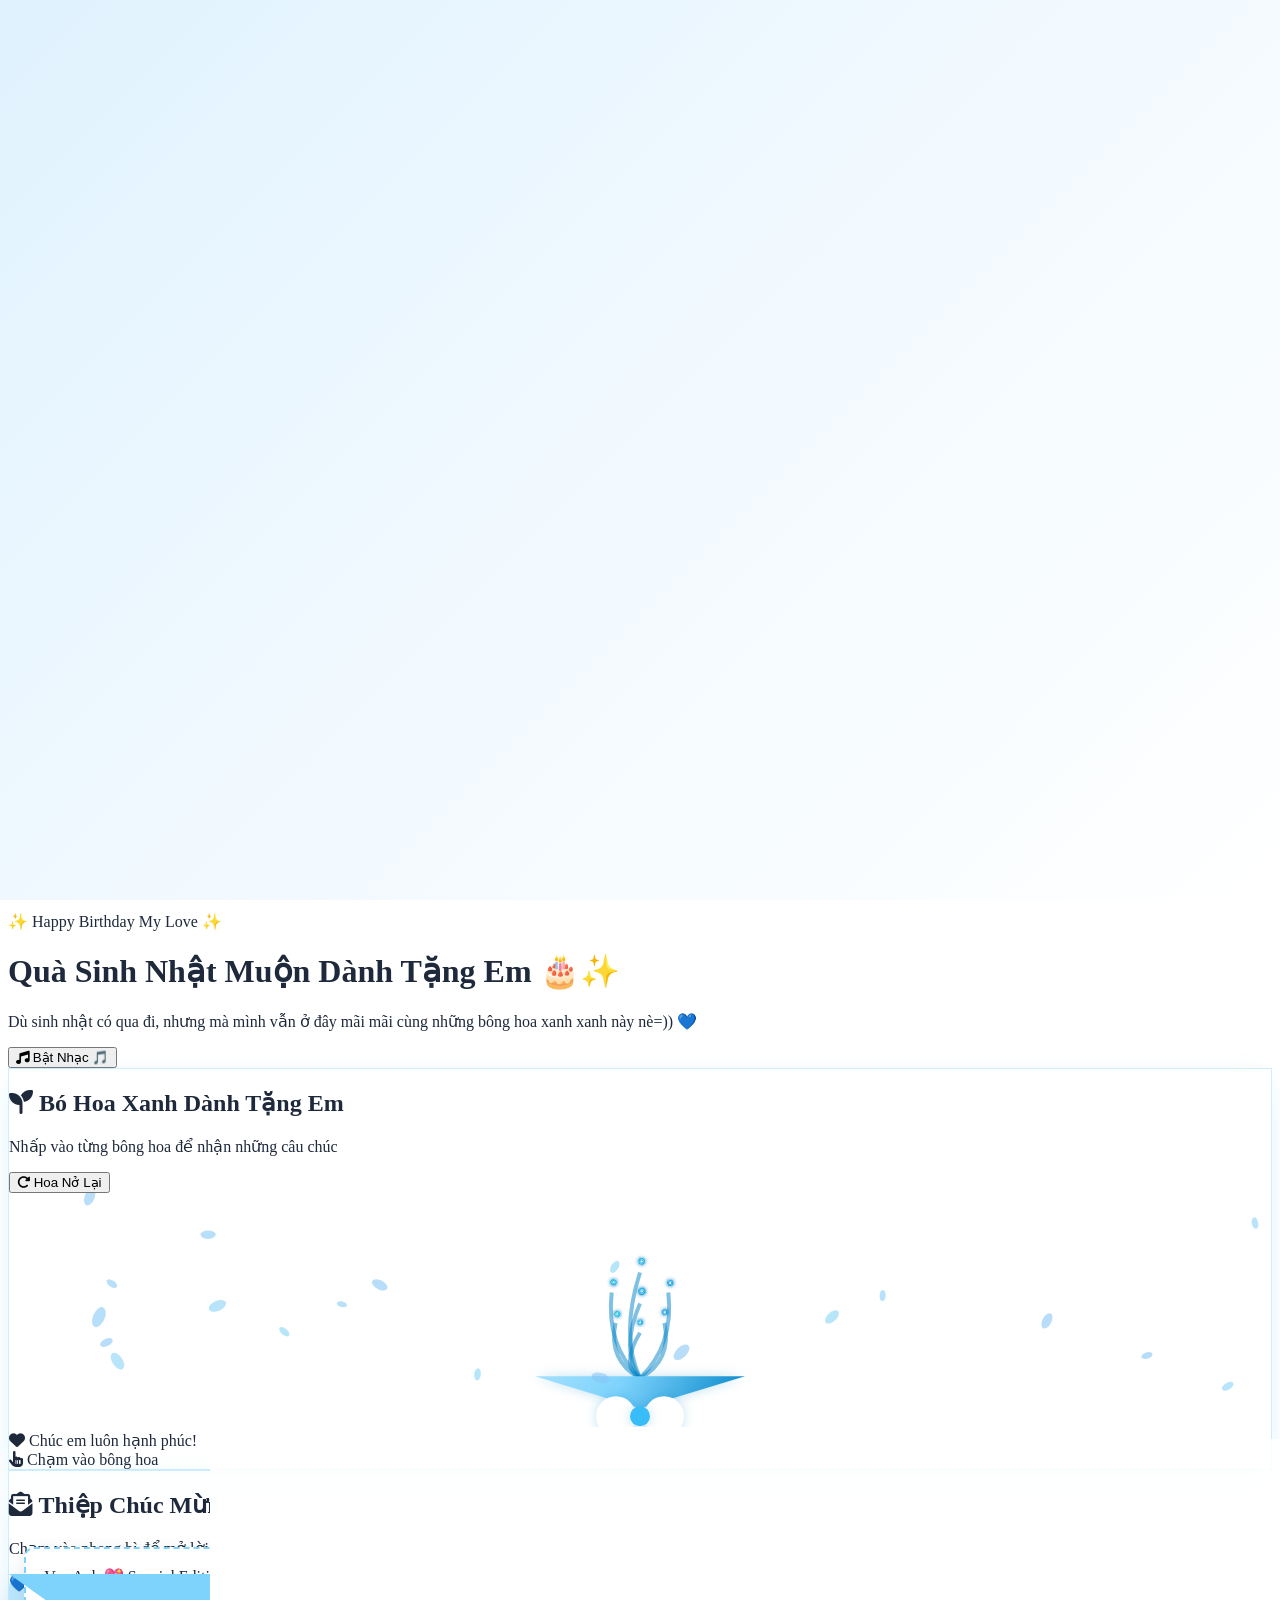
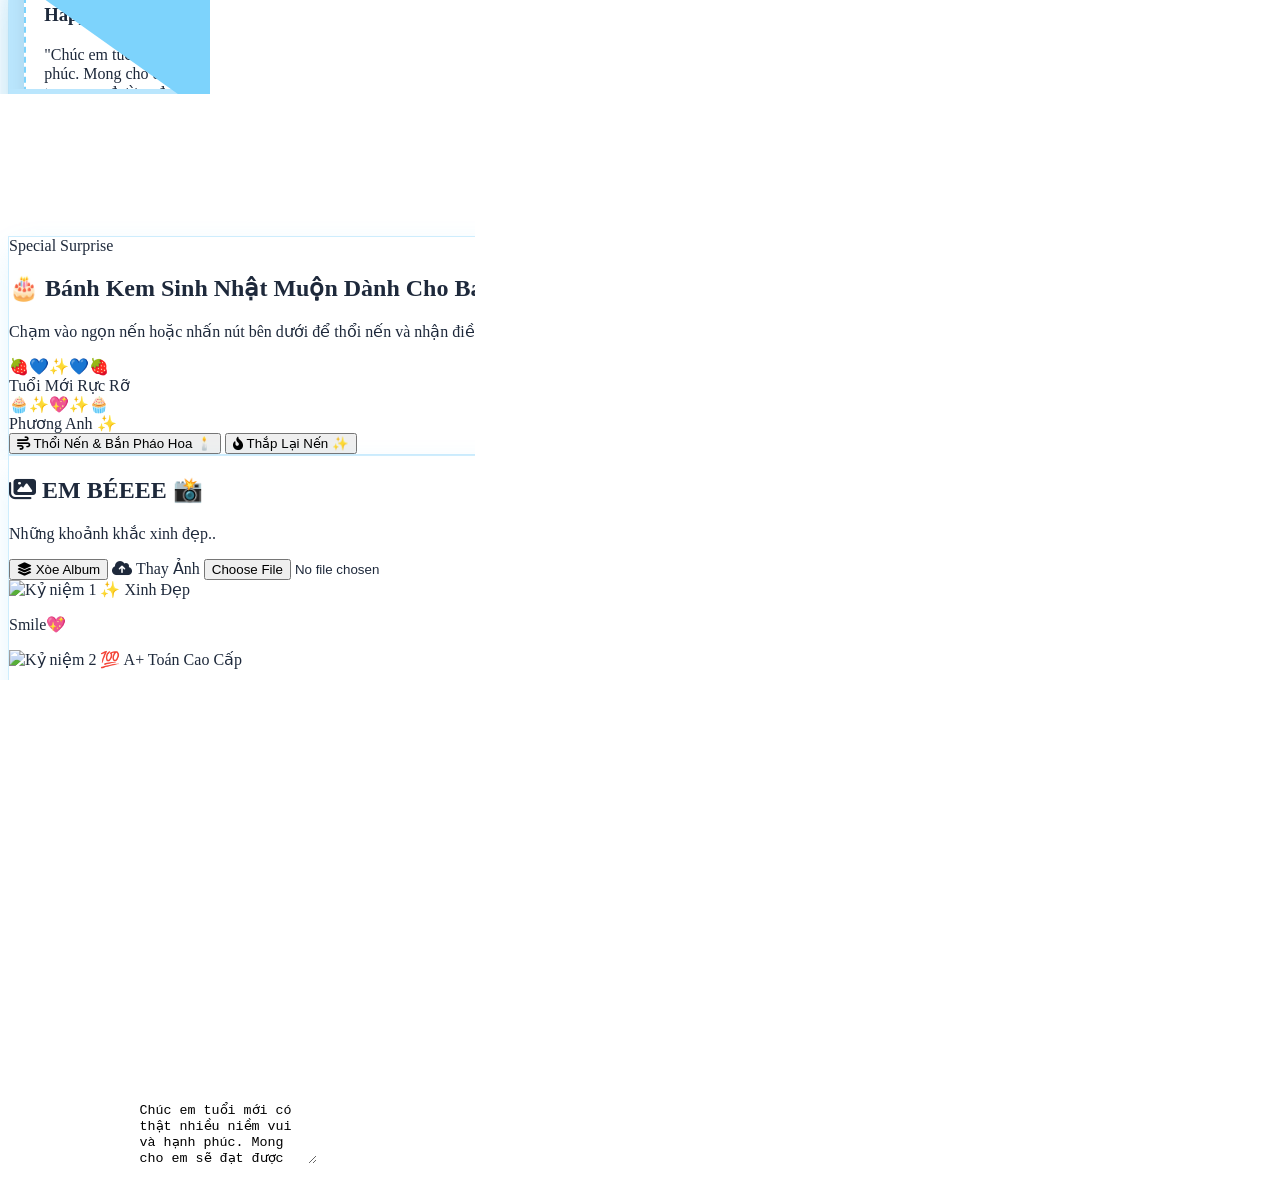
==== commit b713b5d6: "Update index.html" ====
--- a/index.html
+++ b/index.html
@@ -3,7 +3,7 @@
 <head>
     <meta charset="UTF-8">
     <meta name="viewport" content="width=device-width, initial-scale=1.0">
-    <title>Quà Sinh Nhật Muộn Dành Tặng Vợ Yêu 🎂✨</title>
+    <title>Quà Sinh Nhật Muộn Dành Tặng Em 🎂</title>
 
     <!-- Tailwind CSS CDN -->
     <script src="https://cdn.tailwindcss.com"></script>
@@ -446,7 +446,7 @@
                         <img id="imgCard3" src="https://placehold.co/600x600/38bdf8/ffffff?text=C%C3%B9ng+Nhau+B%C6%B0%E1%BB%9Bc+Ti%E1%BA%BFp+%F0%9F%92%93" alt="Kỷ niệm 3" class="w-full h-full object-cover">
                         <span class="absolute top-2 right-2 bg-white/80 backdrop-blur-sm px-2.5 py-0.5 rounded-full text-[10px] font-bold text-skyDark">💕 Happy</span>
                     </div>
-                    <p class="font-hand text-center text-xl font-bold text-skyDark">Bên Nhau Thật Lâu 👩‍❤️‍👨</p>
+                    <p class="font-hand text-center text-xl font-bold text-skyDark">Đi đâu cũm được miễn là đi cùng nhau 👩‍❤️‍👨</p>
                 </div>
 
             </div>
@@ -463,18 +463,17 @@
             </button>
 
             <div class="text-5xl mb-2 animate-bounce">🎂✨</div>
-            <h2 class="font-serif text-2xl font-bold text-skyDark mb-2">Lời Chúc Trao Phương Anh</h2>
-            <p class="text-xs text-slate-500 mb-5">Ước nguyện sinh nhật đã được chắp cánh tới các vì sao ✨</p>
+            <h2 class="font-serif text-2xl font-bold text-skyDark mb-2">Lời chúc cho em</h2>
 
             <div class="bg-sky-50 p-4 rounded-2xl border border-sky-100 text-left space-y-2 mb-6">
                 <p class="text-xs md:text-sm text-slate-700 leading-relaxed font-serif italic">
-                    "Chúc em bé <b>Phương Anh</b> tuổi mới luôn tràn ngập niềm vui, sức khỏe dồi dào, đạt điểm A tuyệt đối môn Toán Cao Cấp và luôn luôn hạnh phúc bên anh nhé! 💖"
+                    "Chúc em bé <b>Vân Anh</b> tuổi mới luôn tràn ngập niềm vui, sức khỏe dồi dào, đạt điểm A môn Toán Cao Cấp và luôn luôn hạnh phúc bên mình nhé! HIHI 💖"
                 </p>
                 <div class="text-right text-xs font-bold text-skyBright">I love you so much my baby! 💕</div>
             </div>
 
             <button onclick="closeCakeResultModal()" class="w-full py-3 rounded-2xl bg-gradient-to-r from-skyBright to-skyDeep text-white font-bold text-sm shadow-md hover:scale-[1.02] active:scale-95 transition-all">
-                Cảm Ơn Anh Yêu 💙
+                Cảm Ơn Yêu 💙
             </button>
         </div>
     </div>
@@ -511,7 +510,6 @@
 
     <!-- Footer -->
     <footer class="relative z-10 w-full py-8 text-center text-xs text-slate-500 space-y-1">
-        <p class="font-semibold text-skyDark">Thiết kế gửi tặng riêng cho Phương Anh 💙</p>
         <p class="text-slate-400">Happy Late Birthday, My Baby! I love you so much my baby. 💕</p>
     </footer>
 
@@ -529,8 +527,6 @@
             "Chúc em luôn xinh đẹp ✨",
             "Chúc em có thật nhiều sức khỏe 💪",
             "I love you so much my baby 💖",
-            "Tuổi mới rực rỡ nhé Phương Anh 🎂",
-            "Cùng nhau bước tiếp thật lâu nhé 💕"
         ];
 
         let roses = [];
@@ -810,7 +806,7 @@
                 }
             });
 
-            if (!hit) showWhisperToast("Phương Anh em bé luôn xinh đẹp! 💙");
+            if (!hit) showWhisperToast("Chúc em bé luôn xinh đẹp! 💙");
         });
 
         function showWhisperToast(text) {
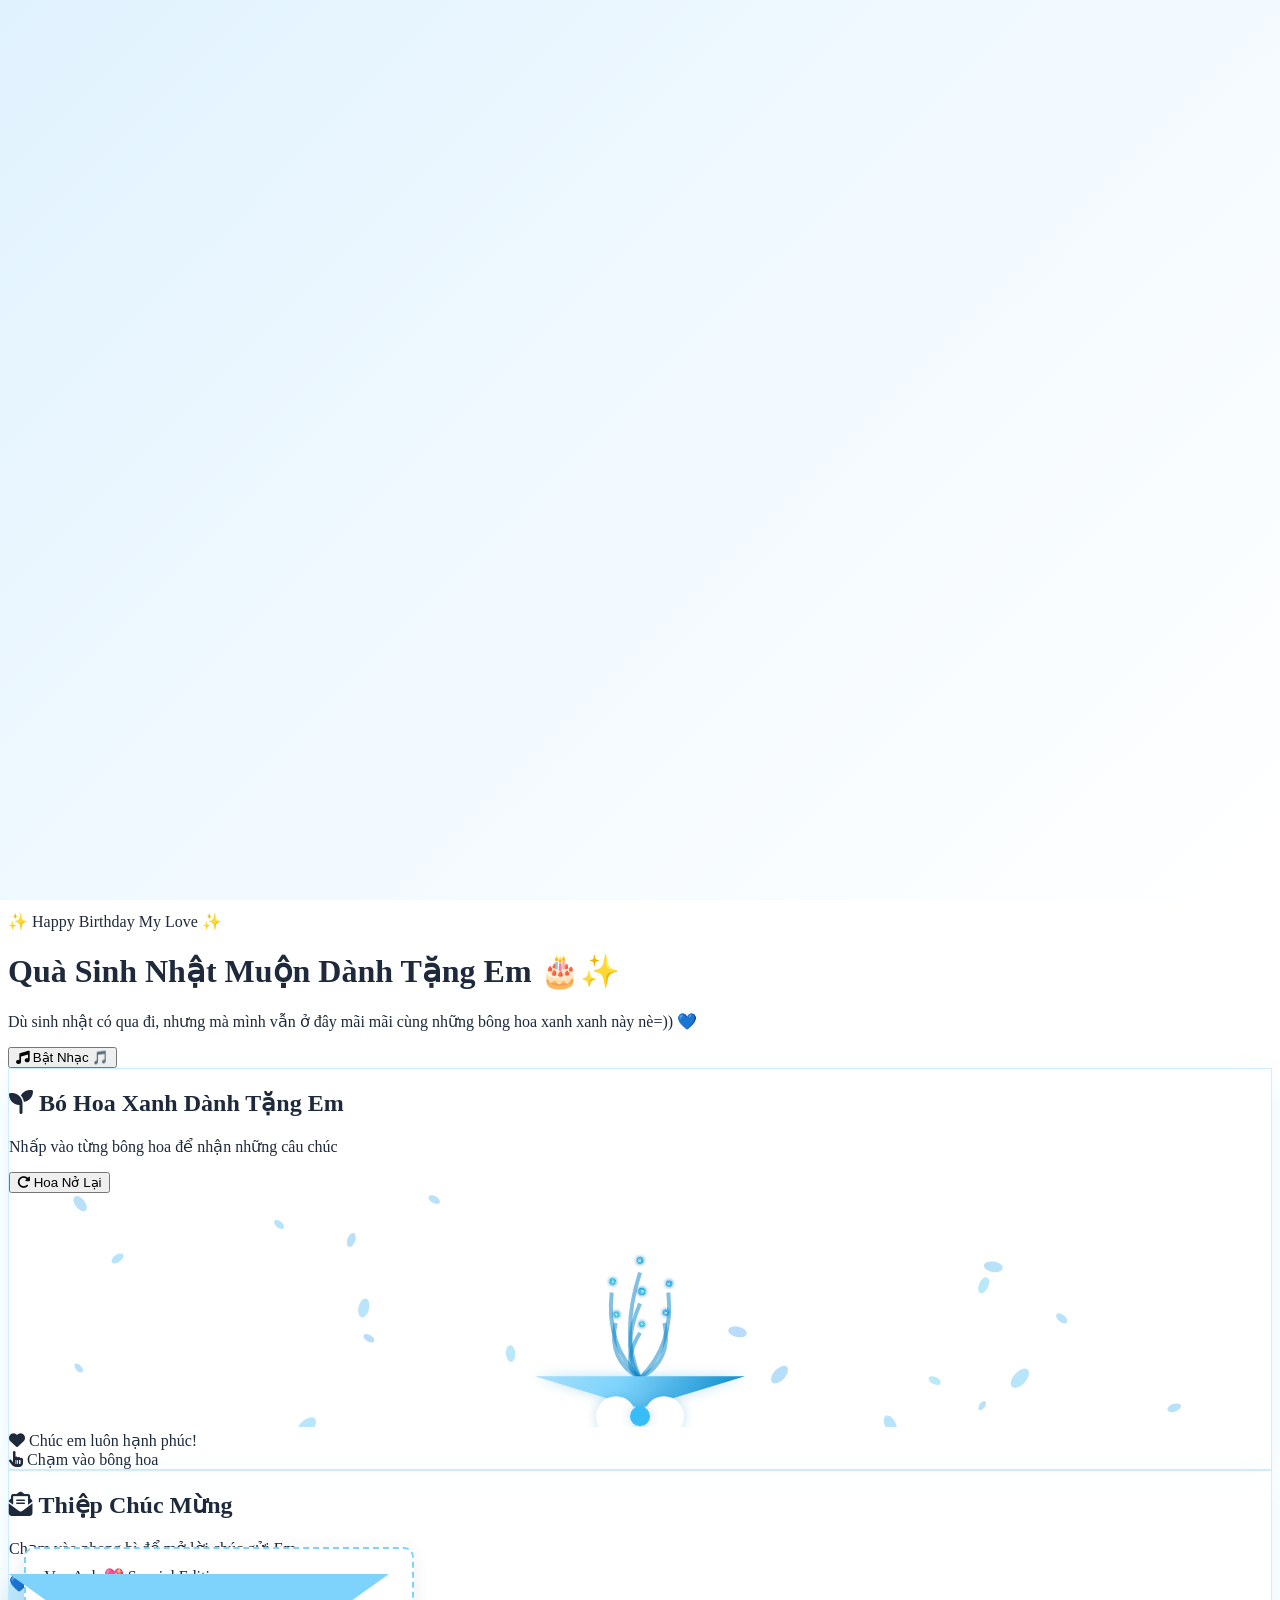
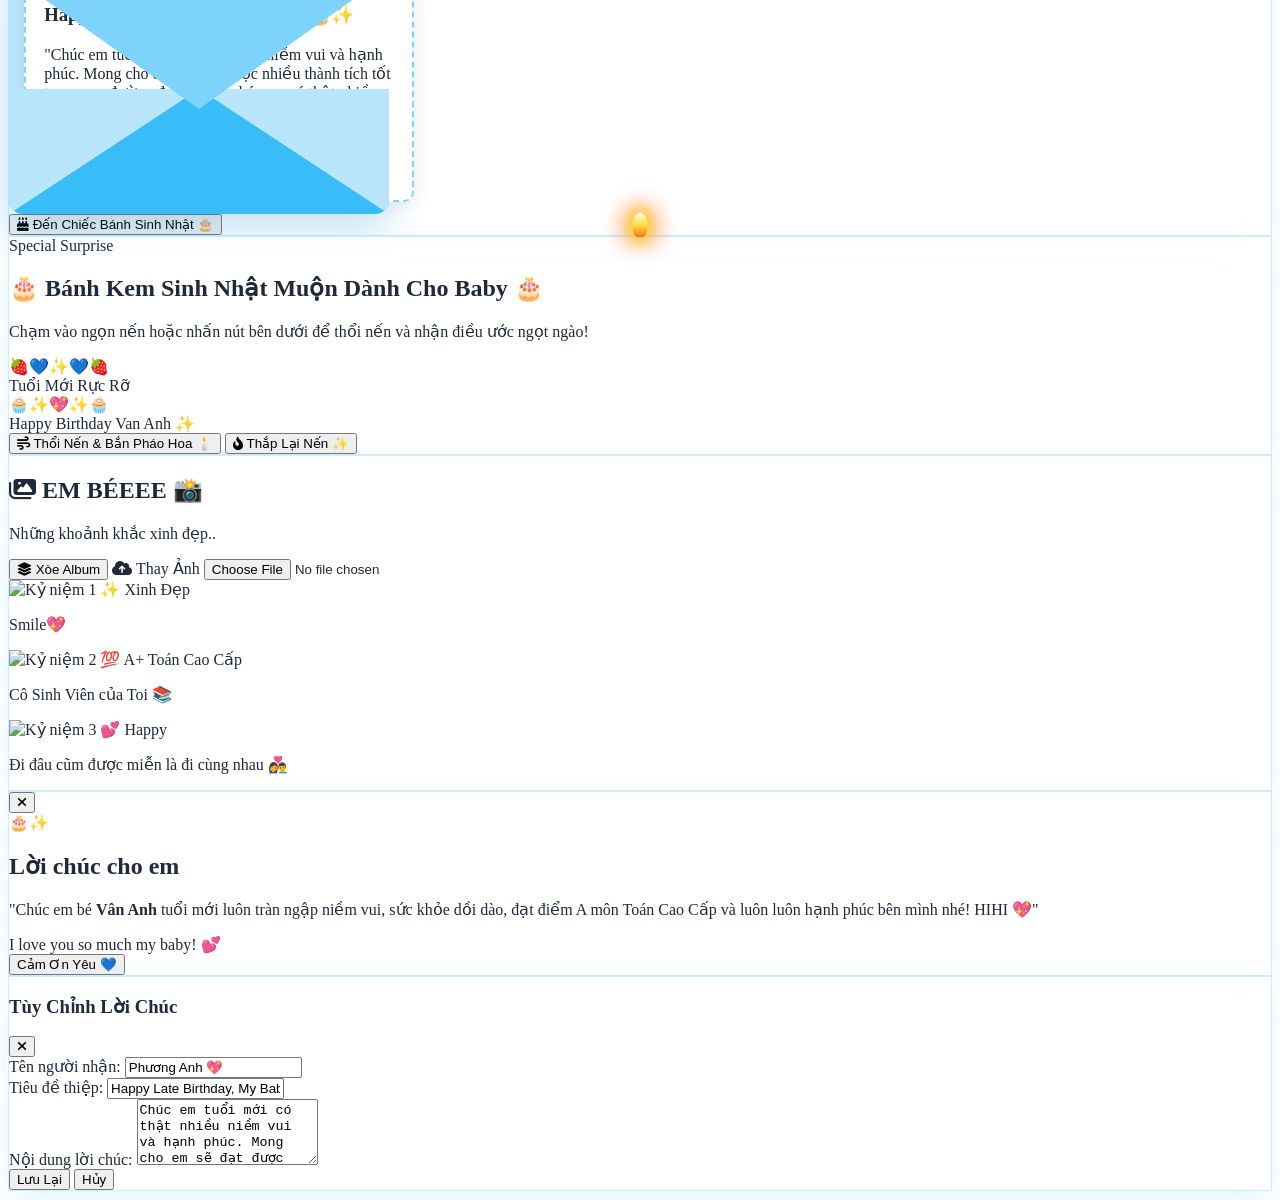
==== commit 5820a884: "Update index.html" ====
--- a/index.html
+++ b/index.html
@@ -374,7 +374,7 @@
                         <div class="absolute top-1 w-full flex justify-around px-4 text-sm">
                             <span>🧁</span><span>✨</span><span>💖</span><span>✨</span><span>🧁</span>
                         </div>
-                        <span class="mt-4 font-hand font-bold text-skyDark text-xl">Phương Anh ✨</span>
+                        <span class="mt-4 font-hand font-bold text-skyDark text-xl">Happy Birthday Van Anh ✨</span>
                     </div>
 
                     <!-- Cake Stand -->
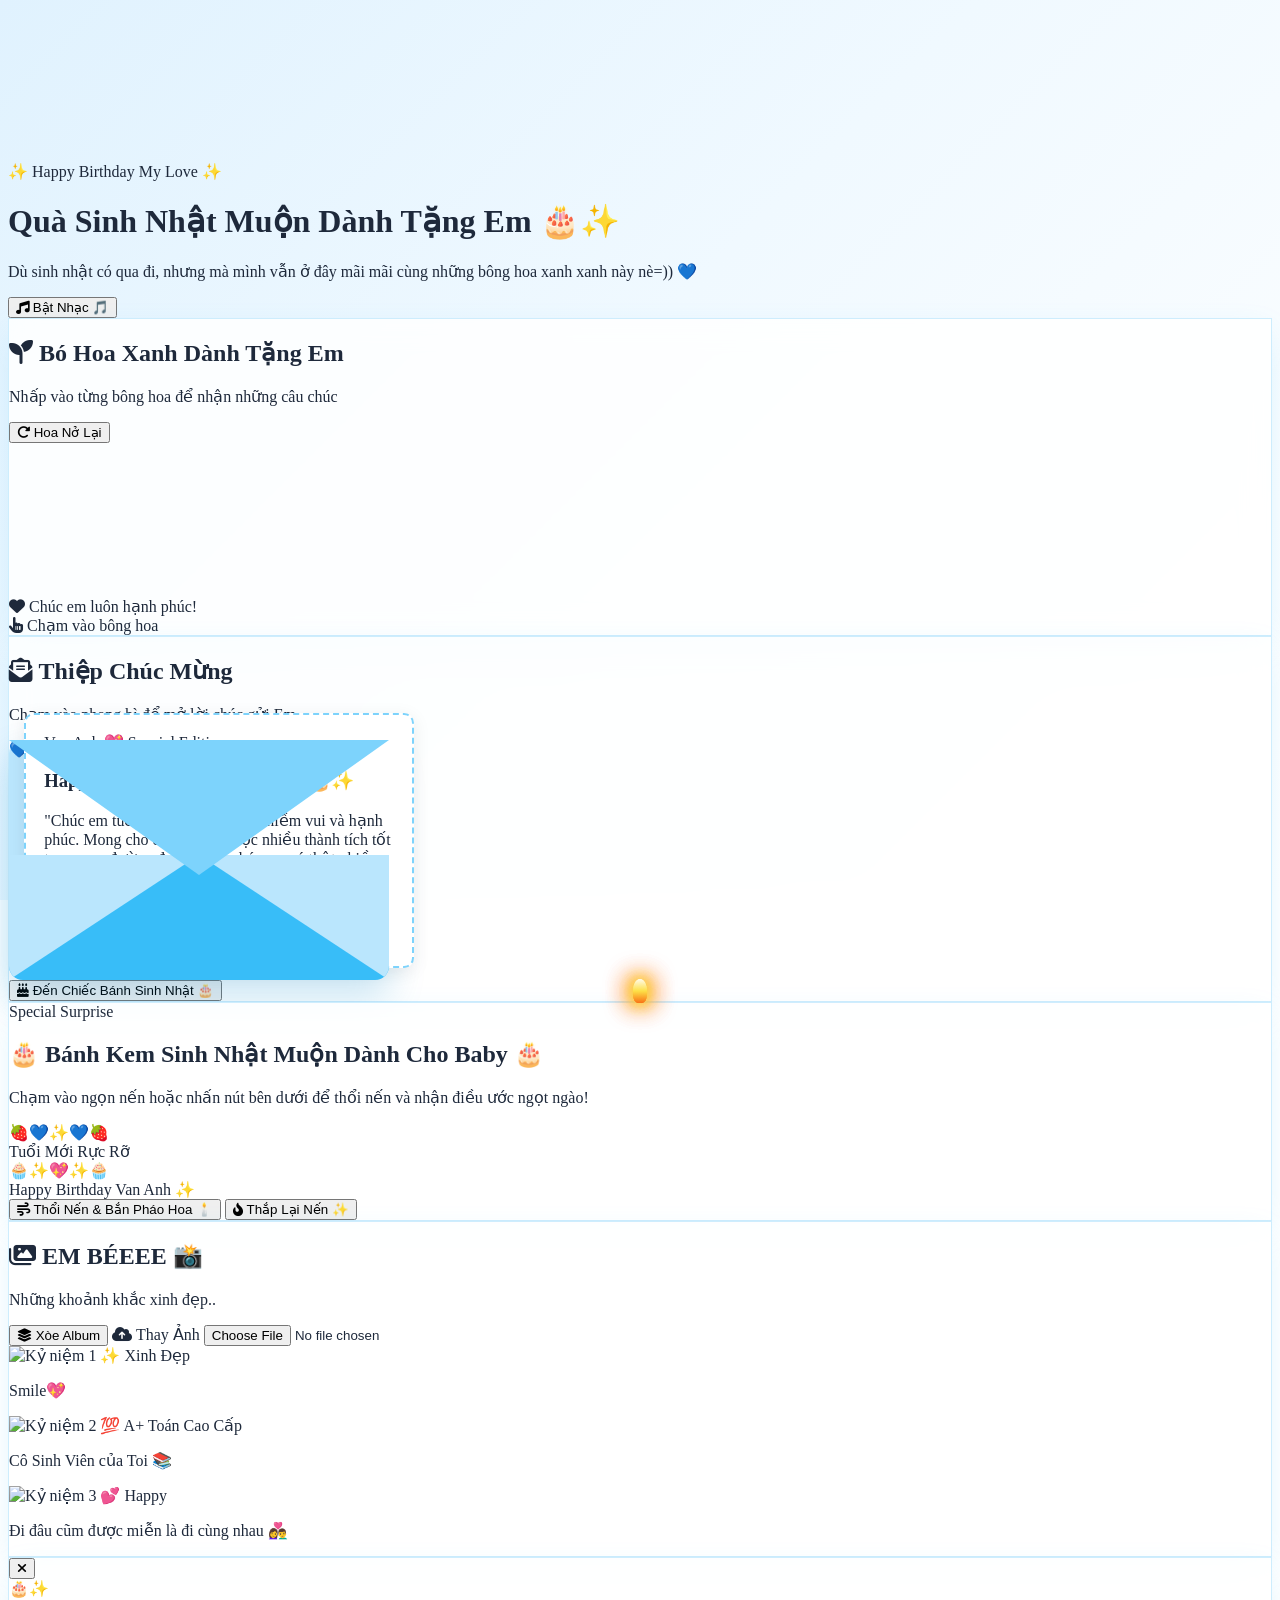
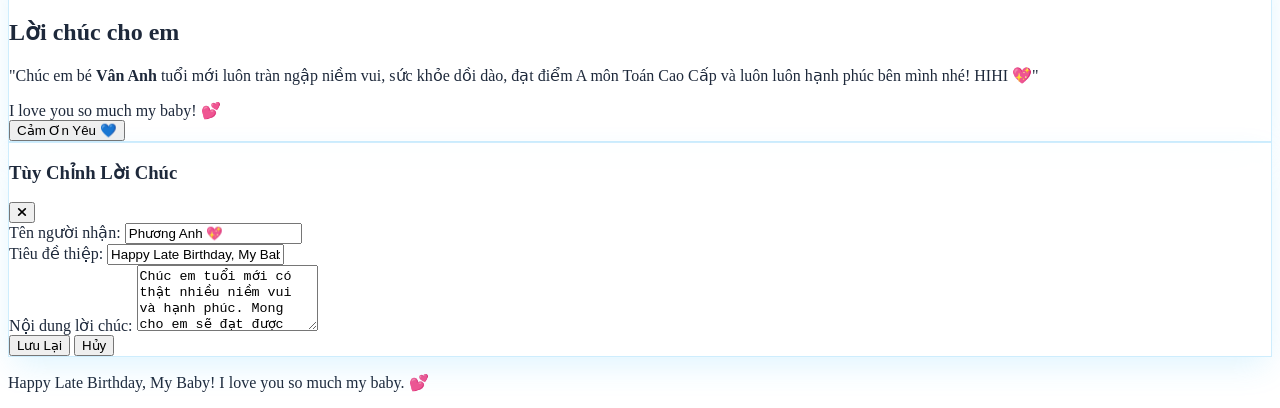
==== commit 3757fd36: "Update index.html" ====
--- a/index.html
+++ b/index.html
@@ -957,74 +957,7 @@
 
 
         /* ==========================================================================
-           3. ENVELOPE & EDITABLE CARD
-           ========================================================================== */
-        let isEnvelopeOpen = false;
-
-        function toggleEnvelope() {
-            const env = document.getElementById('interactiveEnvelope');
-            isEnvelopeOpen = !isEnvelopeOpen;
-            if (isEnvelopeOpen) {
-                env.classList.add('open');
-                playChimeSound();
-            } else {
-                env.classList.remove('open');
-            }
-        }
-
-        function toggleEditCardModal() {
-            const modal = document.getElementById('editCardModal');
-            modal.classList.toggle('modal-active');
-        }
-
-        function saveCardChanges() {
-            const rec = document.getElementById('inputRecipient').value;
-            const title = document.getElementById('inputTitle').value;
-            const body = document.getElementById('inputBody').value;
-
-            document.getElementById('cardRecipient').textContent = rec;
-            document.getElementById('cardTitle').textContent = title;
-            document.getElementById('cardBody').textContent = `"${body}"`;
-
-            toggleEditCardModal();
-            playChimeSound();
-        }
-
-
-        /* ==========================================================================
-           4. MEMORY PHOTO ALBUM & UPLOADER
-           ========================================================================== */
-        let isAlbumFanned = true;
-
-        function toggleAlbumLayout() {
-            const container = document.getElementById('albumContainer');
-            const label = document.getElementById('albumToggleText');
-            isAlbumFanned = !isAlbumFanned;
-
-            if (isAlbumFanned) {
-                container.classList.remove('stacked');
-                container.classList.add('fanned');
-                label.textContent = "Gấp Album";
-            } else {
-                container.classList.remove('fanned');
-                container.classList.add('stacked');
-                label.textContent = "Xòe Album";
-            }
-            playChimeSound();
-        }
-
-        function uploadAlbumPhoto(event) {
-            const file = event.target.files[0];
-            if (!file) return;
-
-            const reader = new FileReader();
-            reader.onload = function(e) {
-                document.getElementById('imgCard1').src = e.target.result;
-                playChimeSound();
-            };
-            reader.readAsDataURL(file);
-        }
-
+          
 
         /* ==========================================================================
            5. AUDIO & SPARKLES
@@ -1075,17 +1008,6 @@
             } catch (e) {}
         }
 
-        function toggleAudio() {
-            initAudio();
-            const text = document.getElementById('musicText');
-            if (!isMusicPlaying) {
-                isMusicPlaying = true;
-                text.textContent = "Nhạc Nền Đã Bật 🎵";
-                playBirthdayMelody();
-            } else {
-                isMusicPlaying = false;
-                text.textContent = "Bật Nhạc Nền Sinh Nhật 🎵";
-            }
         }
 
         function initSparkleBg() {
